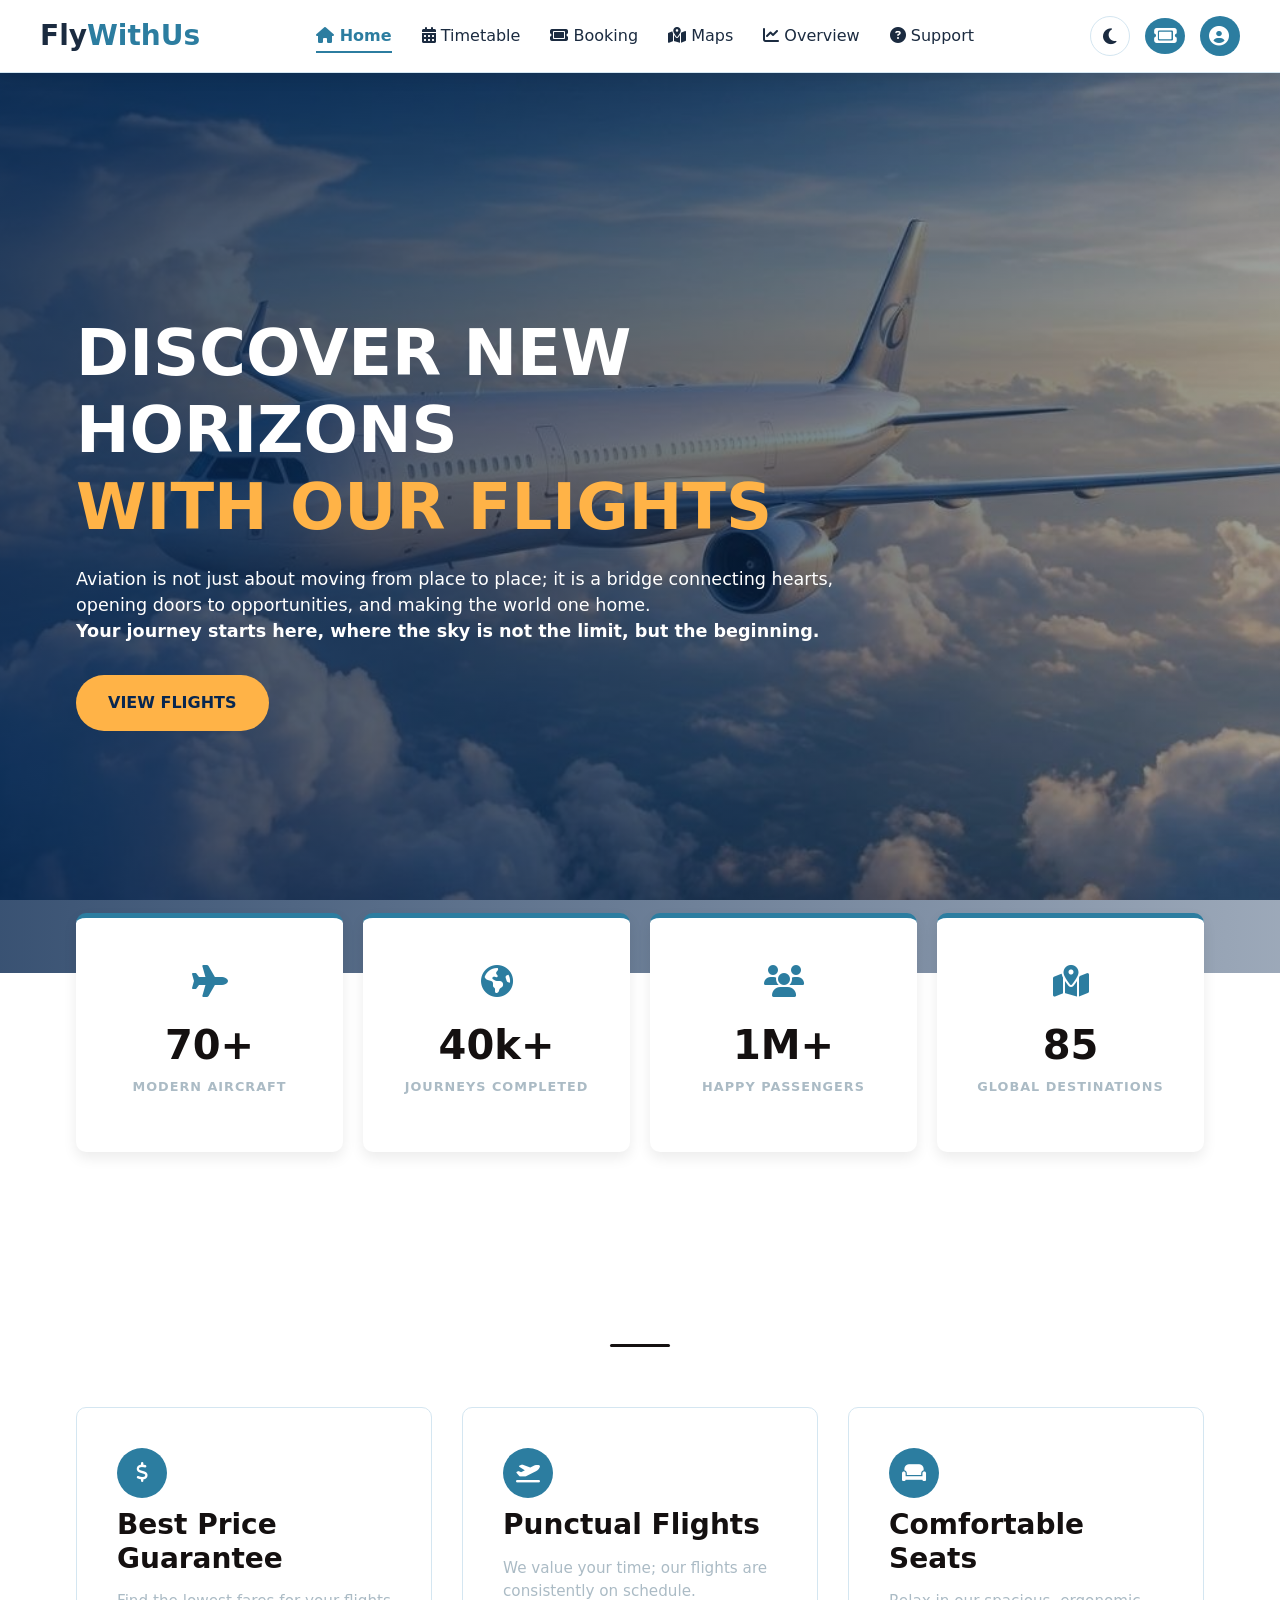
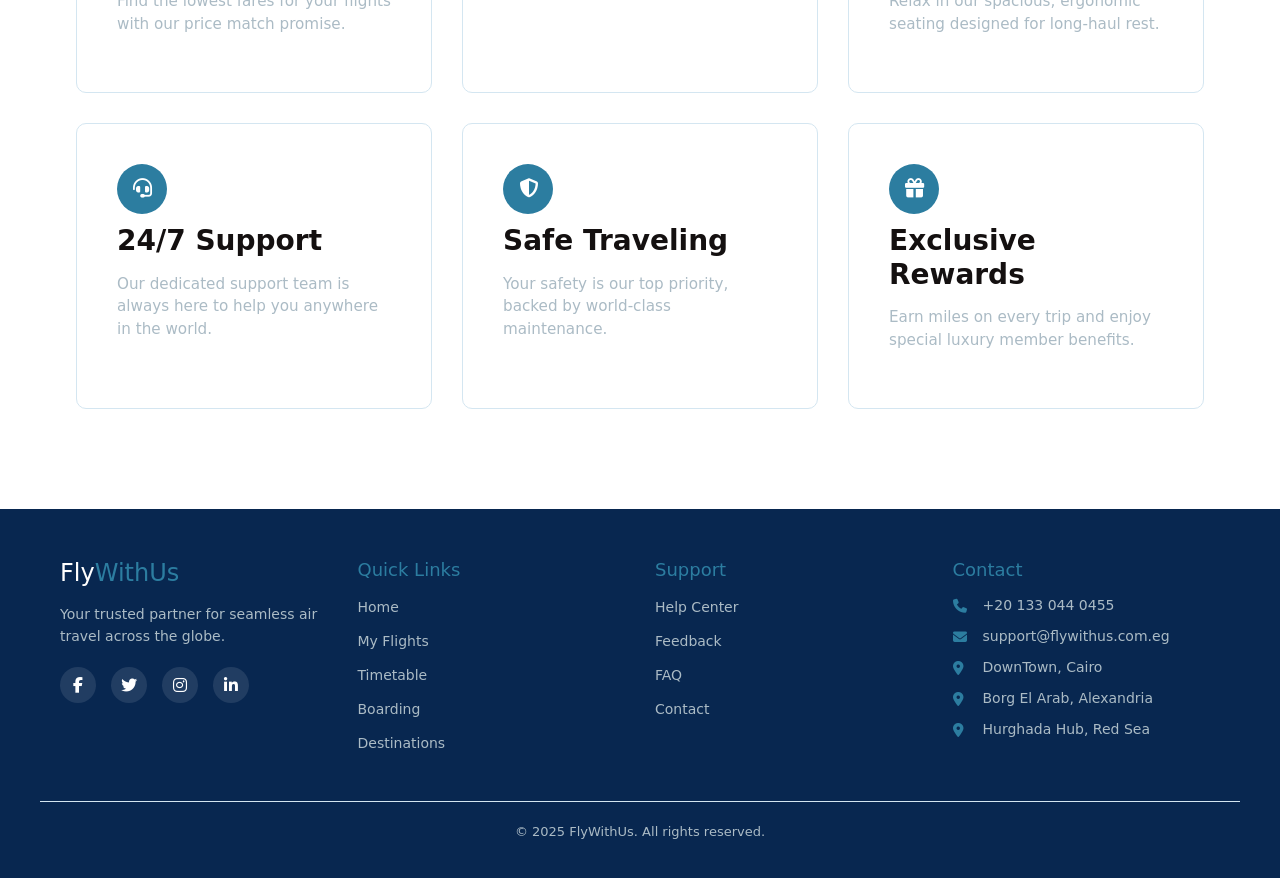
==== index.html @ b15b6f2c "Refactor code structure and remove redundant sections for improved readability and maintainability" ====
<!doctype html>
<html lang="en">

<head>
    <meta charset="UTF-8" />
    <meta name="viewport" content="width=device-width, initial-scale=1.0, user-scalable=yes" />
    <title>FlyWithUs | Home</title>

    <!-- CSS Themes & Core Styles -->
    <link rel="stylesheet" href="Css/bootstrap.css" />
    <link rel="stylesheet" href="Css/fonts.css" />
    <link rel="stylesheet" href="Css/master.css" />

    <!-- Theme Switcher (default: light) -->
    <link rel="stylesheet" href="Css/Themes/lightTheme.css" id="theme-style" />

    <!-- Logo  -->
    <link rel="icon" href="Imgs/33.jpg" type="image/jpeg" />

    <!-- FontAwesome  -->
    <link rel="stylesheet" href="https://cdnjs.cloudflare.com/ajax/libs/font-awesome/6.5.2/css/all.min.css" />
</head>

<body>
    <header>
        <div class="header-logo">
            <p>Fly<span>WithUs</span></p>
        </div>

        <nav class="navigation-menu">
            <ul class="nav-list">
                <li>
                    <a href="index.html" class="nav-link active">
                        <i class="fa-solid fa-house"></i> Home
                    </a>
                </li>
                <li>
                    <a href="Pages/timetable.html" class="nav-link">
                        <i class="fa-solid fa-calendar-days"></i> Timetable
                    </a>
                </li>
                <li>
                    <a href="Pages/boarding.html" class="nav-link">
                        <i class="fa-solid fa-ticket"></i> Booking
                    </a>
                </li>
                <li>
                    <a href="Pages/maps-Places.html" class="nav-link">
                        <i class="fa-solid fa-map-location-dot"></i> Maps
                    </a>
                </li>
                <li>
                    <a href="Pages/overview.html" class="nav-link">
                        <i class="fa-solid fa-chart-line"></i> Overview
                    </a>
                </li>
                <li>
                    <a href="Pages/support-feedback.html" class="nav-link">
                        <i class="fa-solid fa-circle-question"></i> Support
                    </a>
                </li>
            </ul>
        </nav>

        <div class="header-buttons">
            <button id="themeToggle" class="themeSwitcher" aria-label="Toggle theme">
                <i class="fas fa-moon"></i>
            </button>

            <a href="Pages/yourFlights.html" class="ticket-btn">
                <i class="fa-solid fa-ticket"></i>
            </a>

            <a href="Pages/signIn.html" class="user-profile-btn">
                <i class="fas fa-user-circle"></i>
                <span>Profile</span>
            </a>
        </div>
    </header>
    <main class="homecontent">
        <section class="hero-section">
            <div class="overlay">
                <div class="container">
                    <div class="hero-text">
                        <h1>
                            DISCOVER NEW <br />HORIZONS<br /><span>WITH OUR FLIGHTS</span>
                        </h1>
                        <p>
                            Aviation is not just about moving from place to place; it is a bridge connecting hearts,<br /> opening doors to opportunities, and making the world one home.
                            <br />
                            <strong>Your journey starts here, where the sky is not the limit, but
                  the beginning.</strong
                >
              </p>
              <button class="home-btn">View Flights</button>
            </div>
          </div>
        </div>
      </section>

      <section class="stats-section">
        <div class="container">
          <div class="stats-grid">
            <div class="stat-card">
              <div class="stat-icon"><i class="fas fa-plane"></i></div>
              <h2 class="stat-number">70+</h2>
              <p class="stat-label">Modern Aircraft</p>
            </div>

            <div class="stat-card">
              <div class="stat-icon"><i class="fas fa-globe-americas"></i></div>
              <h2 class="stat-number">40k+</h2>
              <p class="stat-label">Journeys Completed</p>
            </div>

            <div class="stat-card">
              <div class="stat-icon"><i class="fas fa-users"></i></div>
              <h2 class="stat-number">1M+</h2>
              <p class="stat-label">Happy Passengers</p>
            </div>

            <div class="stat-card">
              <div class="stat-icon"><i class="fas fa-map-marked-alt"></i></div>
              <h2 class="stat-number">85</h2>
              <p class="stat-label">Global Destinations</p>
            </div>
          </div>
        </div>
      </section>

      <section class="why-us">
        <div class="container">
          <div class="section-header">
            <h2>Why Choose Us</h2>
            <p>
              We provide the best travel experience with exclusive benefits.
            </p>
            <div class="header-line"></div>
          </div>

          <div class="features-grid">
            <div class="feature-box">
              <div class="icon-wrapper"><i class="fas fa-dollar-sign"></i></div>
              <h3>Best Price Guarantee</h3>
              <p>
                Find the lowest fares for your flights with our price match
                promise.
              </p>
            </div>

            <div class="feature-box">
              <div class="icon-wrapper">
                <i class="fas fa-plane-departure"></i>
              </div>
              <h3>Punctual Flights</h3>
              <p>
                We value your time; our flights are consistently on schedule.
              </p>
            </div>

            <div class="feature-box">
              <div class="icon-wrapper"><i class="fas fa-couch"></i></div>
              <h3>Comfortable Seats</h3>
              <p>
                Relax in our spacious, ergonomic seating designed for long-haul
                rest.
              </p>
            </div>

            <div class="feature-box">
              <div class="icon-wrapper"><i class="fas fa-headset"></i></div>
              <h3>24/7 Support</h3>
              <p>
                Our dedicated support team is always here to help you anywhere
                in the world.
              </p>
            </div>

            <div class="feature-box">
              <div class="icon-wrapper"><i class="fas fa-shield-alt"></i></div>
              <h3>Safe Traveling</h3>
              <p>
                Your safety is our top priority, backed by world-class
                maintenance.
              </p>
            </div>

            <div class="feature-box">
              <div class="icon-wrapper"><i class="fas fa-gift"></i></div>
              <h3>Exclusive Rewards</h3>
              <p>
                Earn miles on every trip and enjoy special luxury member
                benefits.
              </p>
            </div>
          </div>
        </div>
      </section>
    </main>
  
<footer class="site-footer">
      <div class="footer-container">
        <!-- Brand -->
        <div class="footer-section">
          <h3 class="footer-logo">Fly<span>WithUs</span></h3>
          <p class="footer-description">Your trusted partner for seamless air travel across the globe.</p>
          <div class="social-links">
            <a href="#"><i class="fab fa-facebook-f"></i></a>
            <a href="#"><i class="fab fa-twitter"></i></a>
            <a href="#"><i class="fab fa-instagram"></i></a>
            <a href="#"><i class="fab fa-linkedin-in"></i></a>
          </div>
        </div>

        <div class="footer-section">
          <h4 class="section-title">Quick Links</h4>
          <ul class="nav-links">
            <li><a href="index.html">Home</a></li>
            <li><a href="Pages/yourFlights.html">My Flights</a></li>
            <li><a href="Pages/timetable.html">Timetable</a></li>
            <li><a href="Pages/boarding.html">Boarding</a></li>
            <li><a href="Pages/maps-Places.html">Destinations</a></li>
          </ul>
        </div>


        <div class="footer-section">
          <h4 class="section-title">Support</h4>
          <ul class="nav-links">
            <li><a href="Pages/support-feedback.html">Help Center</a></li>
            <li><a href="Pages/support-feedback.html">Feedback</a></li>
            <li><a href="Pages/support-feedback.html">FAQ</a></li>
            <li><a href="Pages/support-feedback.html">Contact</a></li>
          </ul>
        </div>

        <div class="footer-section">
          <h4 class="section-title">Contact</h4>
          <ul class="contact-details">
            <li><i class="fas fa-phone"></i> +20 133 044 0455</li>
            <li><i class="fas fa-envelope"></i> support@flywithus.com.eg</li>
            <li><i class="fas fa-map-marker-alt"></i> DownTown, Cairo</li>
            <li>
              <i class="fas fa-map-marker-alt"></i> Borg El Arab, Alexandria
            </li>
            <li><i class="fas fa-map-marker-alt"></i> Hurghada Hub, Red Sea</li>
          </ul>
        </div>
      </div>

      <div class="footer-copyright">
        <p>&copy; 2025 FlyWithUs. All rights reserved.</p>
      </div>
    </footer>


    <script src="Js/main.js"></script>
    <script src="Js/bootstrap.js"></script>
  </body>
</html>
---- Css/fonts.css ----
/* vietnamese */
@font-face {
    font-family: 'Barlow Condensed';
    font-style: italic;
    font-weight: 100;
    font-display: swap;
    src: url(https://fonts.gstatic.com/s/barlowcondensed/v13/HTxzL3I-JCGChYJ8VI-L6OO_au7B6xTru2H-nKw7aw.woff2) format('woff2');
    unicode-range: U+0102-0103, U+0110-0111, U+0128-0129, U+0168-0169, U+01A0-01A1, U+01AF-01B0, U+0300-0301, U+0303-0304, U+0308-0309, U+0323, U+0329, U+1EA0-1EF9, U+20AB;
}

/* latin-ext */
@font-face {
    font-family: 'Barlow Condensed';
    font-style: italic;
    font-weight: 100;
    font-display: swap;
    src: url(https://fonts.gstatic.com/s/barlowcondensed/v13/HTxzL3I-JCGChYJ8VI-L6OO_au7B6xTru2H_nKw7aw.woff2) format('woff2');
    unicode-range: U+0100-02BA, U+02BD-02C5, U+02C7-02CC, U+02CE-02D7, U+02DD-02FF, U+0304, U+0308, U+0329, U+1D00-1DBF, U+1E00-1E9F, U+1EF2-1EFF, U+2020, U+20A0-20AB, U+20AD-20C0, U+2113, U+2C60-2C7F, U+A720-A7FF;
}

/* latin */
@font-face {
    font-family: 'Barlow Condensed';
    font-style: italic;
    font-weight: 100;
    font-display: swap;
    src: url(https://fonts.gstatic.com/s/barlowcondensed/v13/HTxzL3I-JCGChYJ8VI-L6OO_au7B6xTru2HxnKw.woff2) format('woff2');
    unicode-range: U+0000-00FF, U+0131, U+0152-0153, U+02BB-02BC, U+02C6, U+02DA, U+02DC, U+0304, U+0308, U+0329, U+2000-206F, U+20AC, U+2122, U+2191, U+2193, U+2212, U+2215, U+FEFF, U+FFFD;
}

/* vietnamese */
@font-face {
    font-family: 'Barlow Condensed';
    font-style: italic;
    font-weight: 200;
    font-display: swap;
    src: url(https://fonts.gstatic.com/s/barlowcondensed/v13/HTxyL3I-JCGChYJ8VI-L6OO_au7B6xTrF3DmtIkGUrs.woff2) format('woff2');
    unicode-range: U+0102-0103, U+0110-0111, U+0128-0129, U+0168-0169, U+01A0-01A1, U+01AF-01B0, U+0300-0301, U+0303-0304, U+0308-0309, U+0323, U+0329, U+1EA0-1EF9, U+20AB;
}

/* latin-ext */
@font-face {
    font-family: 'Barlow Condensed';
    font-style: italic;
    font-weight: 200;
    font-display: swap;
    src: url(https://fonts.gstatic.com/s/barlowcondensed/v13/HTxyL3I-JCGChYJ8VI-L6OO_au7B6xTrF3DmtYkGUrs.woff2) format('woff2');
    unicode-range: U+0100-02BA, U+02BD-02C5, U+02C7-02CC, U+02CE-02D7, U+02DD-02FF, U+0304, U+0308, U+0329, U+1D00-1DBF, U+1E00-1E9F, U+1EF2-1EFF, U+2020, U+20A0-20AB, U+20AD-20C0, U+2113, U+2C60-2C7F, U+A720-A7FF;
}

/* latin */
@font-face {
    font-family: 'Barlow Condensed';
    font-style: italic;
    font-weight: 200;
    font-display: swap;
    src: url(https://fonts.gstatic.com/s/barlowcondensed/v13/HTxyL3I-JCGChYJ8VI-L6OO_au7B6xTrF3Dmu4kG.woff2) format('woff2');
    unicode-range: U+0000-00FF, U+0131, U+0152-0153, U+02BB-02BC, U+02C6, U+02DA, U+02DC, U+0304, U+0308, U+0329, U+2000-206F, U+20AC, U+2122, U+2191, U+2193, U+2212, U+2215, U+FEFF, U+FFFD;
}

/* vietnamese */
@font-face {
    font-family: 'Barlow Condensed';
    font-style: italic;
    font-weight: 300;
    font-display: swap;
    src: url(https://fonts.gstatic.com/s/barlowcondensed/v13/HTxyL3I-JCGChYJ8VI-L6OO_au7B6xTrc3PmtIkGUrs.woff2) format('woff2');
    unicode-range: U+0102-0103, U+0110-0111, U+0128-0129, U+0168-0169, U+01A0-01A1, U+01AF-01B0, U+0300-0301, U+0303-0304, U+0308-0309, U+0323, U+0329, U+1EA0-1EF9, U+20AB;
}

/* latin-ext */
@font-face {
    font-family: 'Barlow Condensed';
    font-style: italic;
    font-weight: 300;
    font-display: swap;
    src: url(https://fonts.gstatic.com/s/barlowcondensed/v13/HTxyL3I-JCGChYJ8VI-L6OO_au7B6xTrc3PmtYkGUrs.woff2) format('woff2');
    unicode-range: U+0100-02BA, U+02BD-02C5, U+02C7-02CC, U+02CE-02D7, U+02DD-02FF, U+0304, U+0308, U+0329, U+1D00-1DBF, U+1E00-1E9F, U+1EF2-1EFF, U+2020, U+20A0-20AB, U+20AD-20C0, U+2113, U+2C60-2C7F, U+A720-A7FF;
}

/* latin */
@font-face {
    font-family: 'Barlow Condensed';
    font-style: italic;
    font-weight: 300;
    font-display: swap;
    src: url(https://fonts.gstatic.com/s/barlowcondensed/v13/HTxyL3I-JCGChYJ8VI-L6OO_au7B6xTrc3Pmu4kG.woff2) format('woff2');
    unicode-range: U+0000-00FF, U+0131, U+0152-0153, U+02BB-02BC, U+02C6, U+02DA, U+02DC, U+0304, U+0308, U+0329, U+2000-206F, U+20AC, U+2122, U+2191, U+2193, U+2212, U+2215, U+FEFF, U+FFFD;
}

/* vietnamese */
@font-face {
    font-family: 'Barlow Condensed';
    font-style: italic;
    font-weight: 400;
    font-display: swap;
    src: url(https://fonts.gstatic.com/s/barlowcondensed/v13/HTxxL3I-JCGChYJ8VI-L6OO_au7B6xTj11HzhKg.woff2) format('woff2');
    unicode-range: U+0102-0103, U+0110-0111, U+0128-0129, U+0168-0169, U+01A0-01A1, U+01AF-01B0, U+0300-0301, U+0303-0304, U+0308-0309, U+0323, U+0329, U+1EA0-1EF9, U+20AB;
}

/* latin-ext */
@font-face {
    font-family: 'Barlow Condensed';
    font-style: italic;
    font-weight: 400;
    font-display: swap;
    src: url(https://fonts.gstatic.com/s/barlowcondensed/v13/HTxxL3I-JCGChYJ8VI-L6OO_au7B6xTj1lHzhKg.woff2) format('woff2');
    unicode-range: U+0100-02BA, U+02BD-02C5, U+02C7-02CC, U+02CE-02D7, U+02DD-02FF, U+0304, U+0308, U+0329, U+1D00-1DBF, U+1E00-1E9F, U+1EF2-1EFF, U+2020, U+20A0-20AB, U+20AD-20C0, U+2113, U+2C60-2C7F, U+A720-A7FF;
}

/* latin */
@font-face {
    font-family: 'Barlow Condensed';
    font-style: italic;
    font-weight: 400;
    font-display: swap;
    src: url(https://fonts.gstatic.com/s/barlowcondensed/v13/HTxxL3I-JCGChYJ8VI-L6OO_au7B6xTj2FHz.woff2) format('woff2');
    unicode-range: U+0000-00FF, U+0131, U+0152-0153, U+02BB-02BC, U+02C6, U+02DA, U+02DC, U+0304, U+0308, U+0329, U+2000-206F, U+20AC, U+2122, U+2191, U+2193, U+2212, U+2215, U+FEFF, U+FFFD;
}

/* vietnamese */
@font-face {
    font-family: 'Barlow Condensed';
    font-style: italic;
    font-weight: 500;
    font-display: swap;
    src: url(https://fonts.gstatic.com/s/barlowcondensed/v13/HTxyL3I-JCGChYJ8VI-L6OO_au7B6xTrK3LmtIkGUrs.woff2) format('woff2');
    unicode-range: U+0102-0103, U+0110-0111, U+0128-0129, U+0168-0169, U+01A0-01A1, U+01AF-01B0, U+0300-0301, U+0303-0304, U+0308-0309, U+0323, U+0329, U+1EA0-1EF9, U+20AB;
}

/* latin-ext */
@font-face {
    font-family: 'Barlow Condensed';
    font-style: italic;
    font-weight: 500;
    font-display: swap;
    src: url(https://fonts.gstatic.com/s/barlowcondensed/v13/HTxyL3I-JCGChYJ8VI-L6OO_au7B6xTrK3LmtYkGUrs.woff2) format('woff2');
    unicode-range: U+0100-02BA, U+02BD-02C5, U+02C7-02CC, U+02CE-02D7, U+02DD-02FF, U+0304, U+0308, U+0329, U+1D00-1DBF, U+1E00-1E9F, U+1EF2-1EFF, U+2020, U+20A0-20AB, U+20AD-20C0, U+2113, U+2C60-2C7F, U+A720-A7FF;
}

/* latin */
@font-face {
    font-family: 'Barlow Condensed';
    font-style: italic;
    font-weight: 500;
    font-display: swap;
    src: url(https://fonts.gstatic.com/s/barlowcondensed/v13/HTxyL3I-JCGChYJ8VI-L6OO_au7B6xTrK3Lmu4kG.woff2) format('woff2');
    unicode-range: U+0000-00FF, U+0131, U+0152-0153, U+02BB-02BC, U+02C6, U+02DA, U+02DC, U+0304, U+0308, U+0329, U+2000-206F, U+20AC, U+2122, U+2191, U+2193, U+2212, U+2215, U+FEFF, U+FFFD;
}

/* vietnamese */
@font-face {
    font-family: 'Barlow Condensed';
    font-style: italic;
    font-weight: 600;
    font-display: swap;
    src: url(https://fonts.gstatic.com/s/barlowcondensed/v13/HTxyL3I-JCGChYJ8VI-L6OO_au7B6xTrB3XmtIkGUrs.woff2) format('woff2');
    unicode-range: U+0102-0103, U+0110-0111, U+0128-0129, U+0168-0169, U+01A0-01A1, U+01AF-01B0, U+0300-0301, U+0303-0304, U+0308-0309, U+0323, U+0329, U+1EA0-1EF9, U+20AB;
}

/* latin-ext */
@font-face {
    font-family: 'Barlow Condensed';
    font-style: italic;
    font-weight: 600;
    font-display: swap;
    src: url(https://fonts.gstatic.com/s/barlowcondensed/v13/HTxyL3I-JCGChYJ8VI-L6OO_au7B6xTrB3XmtYkGUrs.woff2) format('woff2');
    unicode-range: U+0100-02BA, U+02BD-02C5, U+02C7-02CC, U+02CE-02D7, U+02DD-02FF, U+0304, U+0308, U+0329, U+1D00-1DBF, U+1E00-1E9F, U+1EF2-1EFF, U+2020, U+20A0-20AB, U+20AD-20C0, U+2113, U+2C60-2C7F, U+A720-A7FF;
}

/* latin */
@font-face {
    font-family: 'Barlow Condensed';
    font-style: italic;
    font-weight: 600;
    font-display: swap;
    src: url(https://fonts.gstatic.com/s/barlowcondensed/v13/HTxyL3I-JCGChYJ8VI-L6OO_au7B6xTrB3Xmu4kG.woff2) format('woff2');
    unicode-range: U+0000-00FF, U+0131, U+0152-0153, U+02BB-02BC, U+02C6, U+02DA, U+02DC, U+0304, U+0308, U+0329, U+2000-206F, U+20AC, U+2122, U+2191, U+2193, U+2212, U+2215, U+FEFF, U+FFFD;
}

/* vietnamese */
@font-face {
    font-family: 'Barlow Condensed';
    font-style: italic;
    font-weight: 700;
    font-display: swap;
    src: url(https://fonts.gstatic.com/s/barlowcondensed/v13/HTxyL3I-JCGChYJ8VI-L6OO_au7B6xTrY3TmtIkGUrs.woff2) format('woff2');
    unicode-range: U+0102-0103, U+0110-0111, U+0128-0129, U+0168-0169, U+01A0-01A1, U+01AF-01B0, U+0300-0301, U+0303-0304, U+0308-0309, U+0323, U+0329, U+1EA0-1EF9, U+20AB;
}

/* latin-ext */
@font-face {
    font-family: 'Barlow Condensed';
    font-style: italic;
    font-weight: 700;
    font-display: swap;
    src: url(https://fonts.gstatic.com/s/barlowcondensed/v13/HTxyL3I-JCGChYJ8VI-L6OO_au7B6xTrY3TmtYkGUrs.woff2) format('woff2');
    unicode-range: U+0100-02BA, U+02BD-02C5, U+02C7-02CC, U+02CE-02D7, U+02DD-02FF, U+0304, U+0308, U+0329, U+1D00-1DBF, U+1E00-1E9F, U+1EF2-1EFF, U+2020, U+20A0-20AB, U+20AD-20C0, U+2113, U+2C60-2C7F, U+A720-A7FF;
}

/* latin */
@font-face {
    font-family: 'Barlow Condensed';
    font-style: italic;
    font-weight: 700;
    font-display: swap;
    src: url(https://fonts.gstatic.com/s/barlowcondensed/v13/HTxyL3I-JCGChYJ8VI-L6OO_au7B6xTrY3Tmu4kG.woff2) format('woff2');
    unicode-range: U+0000-00FF, U+0131, U+0152-0153, U+02BB-02BC, U+02C6, U+02DA, U+02DC, U+0304, U+0308, U+0329, U+2000-206F, U+20AC, U+2122, U+2191, U+2193, U+2212, U+2215, U+FEFF, U+FFFD;
}

/* vietnamese */
@font-face {
    font-family: 'Barlow Condensed';
    font-style: italic;
    font-weight: 800;
    font-display: swap;
    src: url(https://fonts.gstatic.com/s/barlowcondensed/v13/HTxyL3I-JCGChYJ8VI-L6OO_au7B6xTrf3fmtIkGUrs.woff2) format('woff2');
    unicode-range: U+0102-0103, U+0110-0111, U+0128-0129, U+0168-0169, U+01A0-01A1, U+01AF-01B0, U+0300-0301, U+0303-0304, U+0308-0309, U+0323, U+0329, U+1EA0-1EF9, U+20AB;
}

/* latin-ext */
@font-face {
    font-family: 'Barlow Condensed';
    font-style: italic;
    font-weight: 800;
    font-display: swap;
    src: url(https://fonts.gstatic.com/s/barlowcondensed/v13/HTxyL3I-JCGChYJ8VI-L6OO_au7B6xTrf3fmtYkGUrs.woff2) format('woff2');
    unicode-range: U+0100-02BA, U+02BD-02C5, U+02C7-02CC, U+02CE-02D7, U+02DD-02FF, U+0304, U+0308, U+0329, U+1D00-1DBF, U+1E00-1E9F, U+1EF2-1EFF, U+2020, U+20A0-20AB, U+20AD-20C0, U+2113, U+2C60-2C7F, U+A720-A7FF;
}

/* latin */
@font-face {
    font-family: 'Barlow Condensed';
    font-style: italic;
    font-weight: 800;
    font-display: swap;
    src: url(https://fonts.gstatic.com/s/barlowcondensed/v13/HTxyL3I-JCGChYJ8VI-L6OO_au7B6xTrf3fmu4kG.woff2) format('woff2');
    unicode-range: U+0000-00FF, U+0131, U+0152-0153, U+02BB-02BC, U+02C6, U+02DA, U+02DC, U+0304, U+0308, U+0329, U+2000-206F, U+20AC, U+2122, U+2191, U+2193, U+2212, U+2215, U+FEFF, U+FFFD;
}

/* vietnamese */
@font-face {
    font-family: 'Barlow Condensed';
    font-style: italic;
    font-weight: 900;
    font-display: swap;
    src: url(https://fonts.gstatic.com/s/barlowcondensed/v13/HTxyL3I-JCGChYJ8VI-L6OO_au7B6xTrW3bmtIkGUrs.woff2) format('woff2');
    unicode-range: U+0102-0103, U+0110-0111, U+0128-0129, U+0168-0169, U+01A0-01A1, U+01AF-01B0, U+0300-0301, U+0303-0304, U+0308-0309, U+0323, U+0329, U+1EA0-1EF9, U+20AB;
}

/* latin-ext */
@font-face {
    font-family: 'Barlow Condensed';
    font-style: italic;
    font-weight: 900;
    font-display: swap;
    src: url(https://fonts.gstatic.com/s/barlowcondensed/v13/HTxyL3I-JCGChYJ8VI-L6OO_au7B6xTrW3bmtYkGUrs.woff2) format('woff2');
    unicode-range: U+0100-02BA, U+02BD-02C5, U+02C7-02CC, U+02CE-02D7, U+02DD-02FF, U+0304, U+0308, U+0329, U+1D00-1DBF, U+1E00-1E9F, U+1EF2-1EFF, U+2020, U+20A0-20AB, U+20AD-20C0, U+2113, U+2C60-2C7F, U+A720-A7FF;
}

/* latin */
@font-face {
    font-family: 'Barlow Condensed';
    font-style: italic;
    font-weight: 900;
    font-display: swap;
    src: url(https://fonts.gstatic.com/s/barlowcondensed/v13/HTxyL3I-JCGChYJ8VI-L6OO_au7B6xTrW3bmu4kG.woff2) format('woff2');
    unicode-range: U+0000-00FF, U+0131, U+0152-0153, U+02BB-02BC, U+02C6, U+02DA, U+02DC, U+0304, U+0308, U+0329, U+2000-206F, U+20AC, U+2122, U+2191, U+2193, U+2212, U+2215, U+FEFF, U+FFFD;
}

/* vietnamese */
@font-face {
    font-family: 'Barlow Condensed';
    font-style: normal;
    font-weight: 100;
    font-display: swap;
    src: url(https://fonts.gstatic.com/s/barlowcondensed/v13/HTxxL3I-JCGChYJ8VI-L6OO_au7B43Lj11HzhKg.woff2) format('woff2');
    unicode-range: U+0102-0103, U+0110-0111, U+0128-0129, U+0168-0169, U+01A0-01A1, U+01AF-01B0, U+0300-0301, U+0303-0304, U+0308-0309, U+0323, U+0329, U+1EA0-1EF9, U+20AB;
}

/* latin-ext */
@font-face {
    font-family: 'Barlow Condensed';
    font-style: normal;
    font-weight: 100;
    font-display: swap;
    src: url(https://fonts.gstatic.com/s/barlowcondensed/v13/HTxxL3I-JCGChYJ8VI-L6OO_au7B43Lj1lHzhKg.woff2) format('woff2');
    unicode-range: U+0100-02BA, U+02BD-02C5, U+02C7-02CC, U+02CE-02D7, U+02DD-02FF, U+0304, U+0308, U+0329, U+1D00-1DBF, U+1E00-1E9F, U+1EF2-1EFF, U+2020, U+20A0-20AB, U+20AD-20C0, U+2113, U+2C60-2C7F, U+A720-A7FF;
}

/* latin */
@font-face {
    font-family: 'Barlow Condensed';
    font-style: normal;
    font-weight: 100;
    font-display: swap;
    src: url(https://fonts.gstatic.com/s/barlowcondensed/v13/HTxxL3I-JCGChYJ8VI-L6OO_au7B43Lj2FHz.woff2) format('woff2');
    unicode-range: U+0000-00FF, U+0131, U+0152-0153, U+02BB-02BC, U+02C6, U+02DA, U+02DC, U+0304, U+0308, U+0329, U+2000-206F, U+20AC, U+2122, U+2191, U+2193, U+2212, U+2215, U+FEFF, U+FFFD;
}

/* vietnamese */
@font-face {
    font-family: 'Barlow Condensed';
    font-style: normal;
    font-weight: 200;
    font-display: swap;
    src: url(https://fonts.gstatic.com/s/barlowcondensed/v13/HTxwL3I-JCGChYJ8VI-L6OO_au7B497yz3nWuZEC.woff2) format('woff2');
    unicode-range: U+0102-0103, U+0110-0111, U+0128-0129, U+0168-0169, U+01A0-01A1, U+01AF-01B0, U+0300-0301, U+0303-0304, U+0308-0309, U+0323, U+0329, U+1EA0-1EF9, U+20AB;
}

/* latin-ext */
@font-face {
    font-family: 'Barlow Condensed';
    font-style: normal;
    font-weight: 200;
    font-display: swap;
    src: url(https://fonts.gstatic.com/s/barlowcondensed/v13/HTxwL3I-JCGChYJ8VI-L6OO_au7B497yz3jWuZEC.woff2) format('woff2');
    unicode-range: U+0100-02BA, U+02BD-02C5, U+02C7-02CC, U+02CE-02D7, U+02DD-02FF, U+0304, U+0308, U+0329, U+1D00-1DBF, U+1E00-1E9F, U+1EF2-1EFF, U+2020, U+20A0-20AB, U+20AD-20C0, U+2113, U+2C60-2C7F, U+A720-A7FF;
}

/* latin */
@font-face {
    font-family: 'Barlow Condensed';
    font-style: normal;
    font-weight: 200;
    font-display: swap;
    src: url(https://fonts.gstatic.com/s/barlowcondensed/v13/HTxwL3I-JCGChYJ8VI-L6OO_au7B497yz3bWuQ.woff2) format('woff2');
    unicode-range: U+0000-00FF, U+0131, U+0152-0153, U+02BB-02BC, U+02C6, U+02DA, U+02DC, U+0304, U+0308, U+0329, U+2000-206F, U+20AC, U+2122, U+2191, U+2193, U+2212, U+2215, U+FEFF, U+FFFD;
}

/* vietnamese */
@font-face {
    font-family: 'Barlow Condensed';
    font-style: normal;
    font-weight: 300;
    font-display: swap;
    src: url(https://fonts.gstatic.com/s/barlowcondensed/v13/HTxwL3I-JCGChYJ8VI-L6OO_au7B47rxz3nWuZEC.woff2) format('woff2');
    unicode-range: U+0102-0103, U+0110-0111, U+0128-0129, U+0168-0169, U+01A0-01A1, U+01AF-01B0, U+0300-0301, U+0303-0304, U+0308-0309, U+0323, U+0329, U+1EA0-1EF9, U+20AB;
}

/* latin-ext */
@font-face {
    font-family: 'Barlow Condensed';
    font-style: normal;
    font-weight: 300;
    font-display: swap;
    src: url(https://fonts.gstatic.com/s/barlowcondensed/v13/HTxwL3I-JCGChYJ8VI-L6OO_au7B47rxz3jWuZEC.woff2) format('woff2');
    unicode-range: U+0100-02BA, U+02BD-02C5, U+02C7-02CC, U+02CE-02D7, U+02DD-02FF, U+0304, U+0308, U+0329, U+1D00-1DBF, U+1E00-1E9F, U+1EF2-1EFF, U+2020, U+20A0-20AB, U+20AD-20C0, U+2113, U+2C60-2C7F, U+A720-A7FF;
}

/* latin */
@font-face {
    font-family: 'Barlow Condensed';
    font-style: normal;
    font-weight: 300;
    font-display: swap;
    src: url(https://fonts.gstatic.com/s/barlowcondensed/v13/HTxwL3I-JCGChYJ8VI-L6OO_au7B47rxz3bWuQ.woff2) format('woff2');
    unicode-range: U+0000-00FF, U+0131, U+0152-0153, U+02BB-02BC, U+02C6, U+02DA, U+02DC, U+0304, U+0308, U+0329, U+2000-206F, U+20AC, U+2122, U+2191, U+2193, U+2212, U+2215, U+FEFF, U+FFFD;
}

/* vietnamese */
@font-face {
    font-family: 'Barlow Condensed';
    font-style: normal;
    font-weight: 400;
    font-display: swap;
    src: url(https://fonts.gstatic.com/s/barlowcondensed/v13/HTx3L3I-JCGChYJ8VI-L6OO_au7B6x7T2kn3.woff2) format('woff2');
    unicode-range: U+0102-0103, U+0110-0111, U+0128-0129, U+0168-0169, U+01A0-01A1, U+01AF-01B0, U+0300-0301, U+0303-0304, U+0308-0309, U+0323, U+0329, U+1EA0-1EF9, U+20AB;
}

/* latin-ext */
@font-face {
    font-family: 'Barlow Condensed';
    font-style: normal;
    font-weight: 400;
    font-display: swap;
    src: url(https://fonts.gstatic.com/s/barlowcondensed/v13/HTx3L3I-JCGChYJ8VI-L6OO_au7B6x_T2kn3.woff2) format('woff2');
    unicode-range: U+0100-02BA, U+02BD-02C5, U+02C7-02CC, U+02CE-02D7, U+02DD-02FF, U+0304, U+0308, U+0329, U+1D00-1DBF, U+1E00-1E9F, U+1EF2-1EFF, U+2020, U+20A0-20AB, U+20AD-20C0, U+2113, U+2C60-2C7F, U+A720-A7FF;
}

/* latin */
@font-face {
    font-family: 'Barlow Condensed';
    font-style: normal;
    font-weight: 400;
    font-display: swap;
    src: url(https://fonts.gstatic.com/s/barlowcondensed/v13/HTx3L3I-JCGChYJ8VI-L6OO_au7B6xHT2g.woff2) format('woff2');
    unicode-range: U+0000-00FF, U+0131, U+0152-0153, U+02BB-02BC, U+02C6, U+02DA, U+02DC, U+0304, U+0308, U+0329, U+2000-206F, U+20AC, U+2122, U+2191, U+2193, U+2212, U+2215, U+FEFF, U+FFFD;
}

/* vietnamese */
@font-face {
    font-family: 'Barlow Condensed';
    font-style: normal;
    font-weight: 500;
    font-display: swap;
    src: url(https://fonts.gstatic.com/s/barlowcondensed/v13/HTxwL3I-JCGChYJ8VI-L6OO_au7B4-Lwz3nWuZEC.woff2) format('woff2');
    unicode-range: U+0102-0103, U+0110-0111, U+0128-0129, U+0168-0169, U+01A0-01A1, U+01AF-01B0, U+0300-0301, U+0303-0304, U+0308-0309, U+0323, U+0329, U+1EA0-1EF9, U+20AB;
}

/* latin-ext */
@font-face {
    font-family: 'Barlow Condensed';
    font-style: normal;
    font-weight: 500;
    font-display: swap;
    src: url(https://fonts.gstatic.com/s/barlowcondensed/v13/HTxwL3I-JCGChYJ8VI-L6OO_au7B4-Lwz3jWuZEC.woff2) format('woff2');
    unicode-range: U+0100-02BA, U+02BD-02C5, U+02C7-02CC, U+02CE-02D7, U+02DD-02FF, U+0304, U+0308, U+0329, U+1D00-1DBF, U+1E00-1E9F, U+1EF2-1EFF, U+2020, U+20A0-20AB, U+20AD-20C0, U+2113, U+2C60-2C7F, U+A720-A7FF;
}

/* latin */
@font-face {
    font-family: 'Barlow Condensed';
    font-style: normal;
    font-weight: 500;
    font-display: swap;
    src: url(https://fonts.gstatic.com/s/barlowcondensed/v13/HTxwL3I-JCGChYJ8VI-L6OO_au7B4-Lwz3bWuQ.woff2) format('woff2');
    unicode-range: U+0000-00FF, U+0131, U+0152-0153, U+02BB-02BC, U+02C6, U+02DA, U+02DC, U+0304, U+0308, U+0329, U+2000-206F, U+20AC, U+2122, U+2191, U+2193, U+2212, U+2215, U+FEFF, U+FFFD;
}

/* vietnamese */
@font-face {
    font-family: 'Barlow Condensed';
    font-style: normal;
    font-weight: 600;
    font-display: swap;
    src: url(https://fonts.gstatic.com/s/barlowcondensed/v13/HTxwL3I-JCGChYJ8VI-L6OO_au7B4873z3nWuZEC.woff2) format('woff2');
    unicode-range: U+0102-0103, U+0110-0111, U+0128-0129, U+0168-0169, U+01A0-01A1, U+01AF-01B0, U+0300-0301, U+0303-0304, U+0308-0309, U+0323, U+0329, U+1EA0-1EF9, U+20AB;
}

/* latin-ext */
@font-face {
    font-family: 'Barlow Condensed';
    font-style: normal;
    font-weight: 600;
    font-display: swap;
    src: url(https://fonts.gstatic.com/s/barlowcondensed/v13/HTxwL3I-JCGChYJ8VI-L6OO_au7B4873z3jWuZEC.woff2) format('woff2');
    unicode-range: U+0100-02BA, U+02BD-02C5, U+02C7-02CC, U+02CE-02D7, U+02DD-02FF, U+0304, U+0308, U+0329, U+1D00-1DBF, U+1E00-1E9F, U+1EF2-1EFF, U+2020, U+20A0-20AB, U+20AD-20C0, U+2113, U+2C60-2C7F, U+A720-A7FF;
}

/* latin */
@font-face {
    font-family: 'Barlow Condensed';
    font-style: normal;
    font-weight: 600;
    font-display: swap;
    src: url(https://fonts.gstatic.com/s/barlowcondensed/v13/HTxwL3I-JCGChYJ8VI-L6OO_au7B4873z3bWuQ.woff2) format('woff2');
    unicode-range: U+0000-00FF, U+0131, U+0152-0153, U+02BB-02BC, U+02C6, U+02DA, U+02DC, U+0304, U+0308, U+0329, U+2000-206F, U+20AC, U+2122, U+2191, U+2193, U+2212, U+2215, U+FEFF, U+FFFD;
}

/* vietnamese */
@font-face {
    font-family: 'Barlow Condensed';
    font-style: normal;
    font-weight: 700;
    font-display: swap;
    src: url(https://fonts.gstatic.com/s/barlowcondensed/v13/HTxwL3I-JCGChYJ8VI-L6OO_au7B46r2z3nWuZEC.woff2) format('woff2');
    unicode-range: U+0102-0103, U+0110-0111, U+0128-0129, U+0168-0169, U+01A0-01A1, U+01AF-01B0, U+0300-0301, U+0303-0304, U+0308-0309, U+0323, U+0329, U+1EA0-1EF9, U+20AB;
}

/* latin-ext */
@font-face {
    font-family: 'Barlow Condensed';
    font-style: normal;
    font-weight: 700;
    font-display: swap;
    src: url(https://fonts.gstatic.com/s/barlowcondensed/v13/HTxwL3I-JCGChYJ8VI-L6OO_au7B46r2z3jWuZEC.woff2) format('woff2');
    unicode-range: U+0100-02BA, U+02BD-02C5, U+02C7-02CC, U+02CE-02D7, U+02DD-02FF, U+0304, U+0308, U+0329, U+1D00-1DBF, U+1E00-1E9F, U+1EF2-1EFF, U+2020, U+20A0-20AB, U+20AD-20C0, U+2113, U+2C60-2C7F, U+A720-A7FF;
}

/* latin */
@font-face {
    font-family: 'Barlow Condensed';
    font-style: normal;
    font-weight: 700;
    font-display: swap;
    src: url(https://fonts.gstatic.com/s/barlowcondensed/v13/HTxwL3I-JCGChYJ8VI-L6OO_au7B46r2z3bWuQ.woff2) format('woff2');
    unicode-range: U+0000-00FF, U+0131, U+0152-0153, U+02BB-02BC, U+02C6, U+02DA, U+02DC, U+0304, U+0308, U+0329, U+2000-206F, U+20AC, U+2122, U+2191, U+2193, U+2212, U+2215, U+FEFF, U+FFFD;
}

/* vietnamese */
@font-face {
    font-family: 'Barlow Condensed';
    font-style: normal;
    font-weight: 800;
    font-display: swap;
    src: url(https://fonts.gstatic.com/s/barlowcondensed/v13/HTxwL3I-JCGChYJ8VI-L6OO_au7B47b1z3nWuZEC.woff2) format('woff2');
    unicode-range: U+0102-0103, U+0110-0111, U+0128-0129, U+0168-0169, U+01A0-01A1, U+01AF-01B0, U+0300-0301, U+0303-0304, U+0308-0309, U+0323, U+0329, U+1EA0-1EF9, U+20AB;
}

/* latin-ext */
@font-face {
    font-family: 'Barlow Condensed';
    font-style: normal;
    font-weight: 800;
    font-display: swap;
    src: url(https://fonts.gstatic.com/s/barlowcondensed/v13/HTxwL3I-JCGChYJ8VI-L6OO_au7B47b1z3jWuZEC.woff2) format('woff2');
    unicode-range: U+0100-02BA, U+02BD-02C5, U+02C7-02CC, U+02CE-02D7, U+02DD-02FF, U+0304, U+0308, U+0329, U+1D00-1DBF, U+1E00-1E9F, U+1EF2-1EFF, U+2020, U+20A0-20AB, U+20AD-20C0, U+2113, U+2C60-2C7F, U+A720-A7FF;
}

/* latin */
@font-face {
    font-family: 'Barlow Condensed';
    font-style: normal;
    font-weight: 800;
    font-display: swap;
    src: url(https://fonts.gstatic.com/s/barlowcondensed/v13/HTxwL3I-JCGChYJ8VI-L6OO_au7B47b1z3bWuQ.woff2) format('woff2');
    unicode-range: U+0000-00FF, U+0131, U+0152-0153, U+02BB-02BC, U+02C6, U+02DA, U+02DC, U+0304, U+0308, U+0329, U+2000-206F, U+20AC, U+2122, U+2191, U+2193, U+2212, U+2215, U+FEFF, U+FFFD;
}

/* vietnamese */
@font-face {
    font-family: 'Barlow Condensed';
    font-style: normal;
    font-weight: 900;
    font-display: swap;
    src: url(https://fonts.gstatic.com/s/barlowcondensed/v13/HTxwL3I-JCGChYJ8VI-L6OO_au7B45L0z3nWuZEC.woff2) format('woff2');
    unicode-range: U+0102-0103, U+0110-0111, U+0128-0129, U+0168-0169, U+01A0-01A1, U+01AF-01B0, U+0300-0301, U+0303-0304, U+0308-0309, U+0323, U+0329, U+1EA0-1EF9, U+20AB;
}

/* latin-ext */
@font-face {
    font-family: 'Barlow Condensed';
    font-style: normal;
    font-weight: 900;
    font-display: swap;
    src: url(https://fonts.gstatic.com/s/barlowcondensed/v13/HTxwL3I-JCGChYJ8VI-L6OO_au7B45L0z3jWuZEC.woff2) format('woff2');
    unicode-range: U+0100-02BA, U+02BD-02C5, U+02C7-02CC, U+02CE-02D7, U+02DD-02FF, U+0304, U+0308, U+0329, U+1D00-1DBF, U+1E00-1E9F, U+1EF2-1EFF, U+2020, U+20A0-20AB, U+20AD-20C0, U+2113, U+2C60-2C7F, U+A720-A7FF;
}

/* latin */
@font-face {
    font-family: 'Barlow Condensed';
    font-style: normal;
    font-weight: 900;
    font-display: swap;
    src: url(https://fonts.gstatic.com/s/barlowcondensed/v13/HTxwL3I-JCGChYJ8VI-L6OO_au7B45L0z3bWuQ.woff2) format('woff2');
    unicode-range: U+0000-00FF, U+0131, U+0152-0153, U+02BB-02BC, U+02C6, U+02DA, U+02DC, U+0304, U+0308, U+0329, U+2000-206F, U+20AC, U+2122, U+2191, U+2193, U+2212, U+2215, U+FEFF, U+FFFD;
}

/* cyrillic-ext */
@font-face {
    font-family: 'Nunito Sans';
    font-style: italic;
    font-weight: 200 1000;
    font-stretch: 100%;
    font-display: swap;
    src: url(https://fonts.gstatic.com/s/nunitosans/v19/pe0OMImSLYBIv1o4X1M8cce4OdVisMz5nZRqy6cmmmU3t3NeCAAFOvV9SNjBw3uBZFI.woff2) format('woff2');
    unicode-range: U+0460-052F, U+1C80-1C8A, U+20B4, U+2DE0-2DFF, U+A640-A69F, U+FE2E-FE2F;
}

/* cyrillic */
@font-face {
    font-family: 'Nunito Sans';
    font-style: italic;
    font-weight: 200 1000;
    font-stretch: 100%;
    font-display: swap;
    src: url(https://fonts.gstatic.com/s/nunitosans/v19/pe0OMImSLYBIv1o4X1M8cce4OdVisMz5nZRqy6cmmmU3t3NeCAAFOvV9SNjBynuBZFI.woff2) format('woff2');
    unicode-range: U+0301, U+0400-045F, U+0490-0491, U+04B0-04B1, U+2116;
}

/* vietnamese */
@font-face {
    font-family: 'Nunito Sans';
    font-style: italic;
    font-weight: 200 1000;
    font-stretch: 100%;
    font-display: swap;
    src: url(https://fonts.gstatic.com/s/nunitosans/v19/pe0OMImSLYBIv1o4X1M8cce4OdVisMz5nZRqy6cmmmU3t3NeCAAFOvV9SNjBwXuBZFI.woff2) format('woff2');
    unicode-range: U+0102-0103, U+0110-0111, U+0128-0129, U+0168-0169, U+01A0-01A1, U+01AF-01B0, U+0300-0301, U+0303-0304, U+0308-0309, U+0323, U+0329, U+1EA0-1EF9, U+20AB;
}

/* latin-ext */
@font-face {
    font-family: 'Nunito Sans';
    font-style: italic;
    font-weight: 200 1000;
    font-stretch: 100%;
    font-display: swap;
    src: url(https://fonts.gstatic.com/s/nunitosans/v19/pe0OMImSLYBIv1o4X1M8cce4OdVisMz5nZRqy6cmmmU3t3NeCAAFOvV9SNjBwHuBZFI.woff2) format('woff2');
    unicode-range: U+0100-02BA, U+02BD-02C5, U+02C7-02CC, U+02CE-02D7, U+02DD-02FF, U+0304, U+0308, U+0329, U+1D00-1DBF, U+1E00-1E9F, U+1EF2-1EFF, U+2020, U+20A0-20AB, U+20AD-20C0, U+2113, U+2C60-2C7F, U+A720-A7FF;
}

/* latin */
@font-face {
    font-family: 'Nunito Sans';
    font-style: italic;
    font-weight: 200 1000;
    font-stretch: 100%;
    font-display: swap;
    src: url(https://fonts.gstatic.com/s/nunitosans/v19/pe0OMImSLYBIv1o4X1M8cce4OdVisMz5nZRqy6cmmmU3t3NeCAAFOvV9SNjBznuB.woff2) format('woff2');
    unicode-range: U+0000-00FF, U+0131, U+0152-0153, U+02BB-02BC, U+02C6, U+02DA, U+02DC, U+0304, U+0308, U+0329, U+2000-206F, U+20AC, U+2122, U+2191, U+2193, U+2212, U+2215, U+FEFF, U+FFFD;
}

/* cyrillic-ext */
@font-face {
    font-family: 'Nunito Sans';
    font-style: normal;
    font-weight: 200 1000;
    font-stretch: 100%;
    font-display: swap;
    src: url(https://fonts.gstatic.com/s/nunitosans/v19/pe0AMImSLYBIv1o4X1M8ce2xCx3yop4tQpF_MeTm0lfUVwoNnq4CLz0_kJDxzGOF.woff2) format('woff2');
    unicode-range: U+0460-052F, U+1C80-1C8A, U+20B4, U+2DE0-2DFF, U+A640-A69F, U+FE2E-FE2F;
}

/* cyrillic */
@font-face {
    font-family: 'Nunito Sans';
    font-style: normal;
    font-weight: 200 1000;
    font-stretch: 100%;
    font-display: swap;
    src: url(https://fonts.gstatic.com/s/nunitosans/v19/pe0AMImSLYBIv1o4X1M8ce2xCx3yop4tQpF_MeTm0lfUVwoNnq4CLz0_kJnxzGOF.woff2) format('woff2');
    unicode-range: U+0301, U+0400-045F, U+0490-0491, U+04B0-04B1, U+2116;
}

/* vietnamese */
@font-face {
    font-family: 'Nunito Sans';
    font-style: normal;
    font-weight: 200 1000;
    font-stretch: 100%;
    font-display: swap;
    src: url(https://fonts.gstatic.com/s/nunitosans/v19/pe0AMImSLYBIv1o4X1M8ce2xCx3yop4tQpF_MeTm0lfUVwoNnq4CLz0_kJLxzGOF.woff2) format('woff2');
    unicode-range: U+0102-0103, U+0110-0111, U+0128-0129, U+0168-0169, U+01A0-01A1, U+01AF-01B0, U+0300-0301, U+0303-0304, U+0308-0309, U+0323, U+0329, U+1EA0-1EF9, U+20AB;
}

/* latin-ext */
@font-face {
    font-family: 'Nunito Sans';
    font-style: normal;
    font-weight: 200 1000;
    font-stretch: 100%;
    font-display: swap;
    src: url(https://fonts.gstatic.com/s/nunitosans/v19/pe0AMImSLYBIv1o4X1M8ce2xCx3yop4tQpF_MeTm0lfUVwoNnq4CLz0_kJPxzGOF.woff2) format('woff2');
    unicode-range: U+0100-02BA, U+02BD-02C5, U+02C7-02CC, U+02CE-02D7, U+02DD-02FF, U+0304, U+0308, U+0329, U+1D00-1DBF, U+1E00-1E9F, U+1EF2-1EFF, U+2020, U+20A0-20AB, U+20AD-20C0, U+2113, U+2C60-2C7F, U+A720-A7FF;
}

/* latin */
@font-face {
    font-family: 'Nunito Sans';
    font-style: normal;
    font-weight: 200 1000;
    font-stretch: 100%;
    font-display: swap;
    src: url(https://fonts.gstatic.com/s/nunitosans/v19/pe0AMImSLYBIv1o4X1M8ce2xCx3yop4tQpF_MeTm0lfUVwoNnq4CLz0_kJ3xzA.woff2) format('woff2');
    unicode-range: U+0000-00FF, U+0131, U+0152-0153, U+02BB-02BC, U+02C6, U+02DA, U+02DC, U+0304, U+0308, U+0329, U+2000-206F, U+20AC, U+2122, U+2191, U+2193, U+2212, U+2215, U+FEFF, U+FFFD;
}
---- Css/master.css ----
* {
    padding: 0;
    margin: 0;
    box-sizing: border-box;
}


/* Header Styles */

header {
    display: flex;
    justify-content: space-between;
    align-items: center;
    padding: 15px 40px;
    background-color: var(--color-surface);
    border-bottom: 1px solid var(--color-border);
    position: sticky;
    top: 0;
    z-index: 1;
    box-shadow: var(--shadow-soft);
}

.header-logo p {
    font-size: 28px;
    font-weight: bold;
    margin: 0;
    color: var(--text-main);
}

.header-logo span {
    color: var(--color-secondary);
}

.nav-list {
    display: flex;
    list-style: none;
    gap: 30px;
    margin: 0;
    padding: 0;
}

.nav-link {
    text-decoration: none;
    color: var(--text-main);
    font-weight: 500;
    transition: all var(--transition);
}

.nav-link:hover {
    color: var(--color-secondary);
}

.nav-list li {
    opacity: 0;
    transform: translateY(-10px);
    animation: navEnter 0.6s forwards;
}

.nav-list li:nth-child(1) {
    animation-delay: 0.1s;
}

.nav-list li:nth-child(2) {
    animation-delay: 0.15s;
}

.nav-list li:nth-child(3) {
    animation-delay: 0.2s;
}

.nav-list li:nth-child(4) {
    animation-delay: 0.25s;
}

.nav-list li:nth-child(5) {
    animation-delay: 0.3s;
}

.nav-list li:nth-child(6) {
    animation-delay: 0.35s;
}

.nav-link::after {
    content: "";
    position: absolute;
    bottom: -5px;
    left: 0;
    width: 0;
    height: 2px;
    background: var(--color-secondary);
    transition: all var(--transition);
}

.nav-link:hover::after,
.nav-link.active::after {
    width: 100%;
}

.nav-link.active {
    color: var(--color-secondary);
    font-weight: bold;
}

.header-buttons {
    display: flex;
    align-items: center;
    gap: 15px;
}

.themeSwitcher {
    background: var(--color-surface);
    border: 1px solid var(--color-border);
    border-radius: 50%;
    width: 40px;
    height: 40px;
    cursor: pointer;
    color: var(--text-main);
    font-size: 18px;
    transition: all var(--transition);
}

.themeSwitcher:hover {
    background: var(--color-secondary);
    color: white;
}

.ticket-btn,
.user-profile-btn {
    background: var(--color-secondary);
    border-radius: 50%;
    padding: 8px 10px;
    display: flex;
    align-items: center;
    gap: 8px;
    cursor: pointer;
    width: 40px;
    overflow: hidden;
    border: none;
    color: white;
    text-decoration: none;
    transition: all var(--transition);
}

.user-profile-btn span {
    opacity: 0;
    transform: translateX(-8px);
    transition: all var(--transition);
    font-weight: bold;
}

.ticket-btn i,
.user-profile-btn i {
    font-size: 20px;
    color: white;
    margin-left: -1px;
}

.ticket-btn:hover,
.user-profile-btn:hover {
    background: var(--color-accent);
    border-radius: 50px;
}

.user-profile-btn:hover {
    width: 110px;
    padding: 8px 12px;
}

.user-profile-btn:hover span {
    opacity: 1;
    transform: translateX(0);
}


/* Home Styles */

.homecontent {
    background: url("../Imgs/home.jpg") center/cover no-repeat fixed;
}

.container {
    width: 90%;
    max-width: 1200px;
    margin: 0 auto;
}

.hero-section {
    height: 100vh;
}

.overlay {
    background: linear-gradient( to right, rgba(8, 39, 80, 0.8), rgba(8, 39, 80, 0.4));
    width: 100%;
    height: 100%;
    min-height: 80vh;
    display: flex;
    align-items: center;
}

.hero-text {
    animation: fadeIn 1s ease;
}

.hero-text h1 {
    font-size: 4rem;
    color: var(--text-on-dark);
    margin-bottom: 20px;
    font-weight: 800;
}

.hero-text h1 span {
    color: var(--color-accent);
}

.hero-text p {
    color: var(--text-on-dark);
    font-size: 1.1rem;
    margin-bottom: 30px;
}

.home-btn {
    background-color: var(--color-accent);
    color: var(--color-primary);
    padding: 16px 32px;
    border: none;
    border-radius: 50px;
    font-weight: 700;
    text-transform: uppercase;
    cursor: pointer;
    transition: var(--transition);
}

.home-btn:hover {
    background-color: var(--color-surface);
    transform: scale(1.08);
}

.stats-section {
    margin-top: -60px;
}

.stats-grid {
    display: grid;
    grid-template-columns: repeat(4, 1fr);
    gap: 20px;
}

.stat-card {
    background: var(--color-surface);
    padding: 40px 20px;
    border-radius: var(--radius-md);
    text-align: center;
    box-shadow: var(--shadow-soft);
    border-top: 5px solid var(--color-secondary);
    transition: var(--transition);
}

.stat-card:hover {
    transform: translateY(-10px);
    border-top-color: var(--color-accent);
}

.stat-icon {
    font-size: 2rem;
    color: var(--color-secondary);
    margin-bottom: 15px;
}

.stat-number {
    font-size: 2.5rem;
    font-weight: 800;
    color: var(--text-on-inv);
}

.stat-label {
    color: var(--text-muted);
    text-transform: uppercase;
    font-size: 0.8rem;
    font-weight: 600;
    letter-spacing: 1px;
}

.why-us {
    padding: 100px 0;
}

.section-header {
    text-align: center;
    margin-bottom: 60px;
}

.section-header h2 {
    font-size: 2.5rem;
    color: #fff;
    margin-bottom: 10px;
}

.section-header p {
    color: #fff;
    margin-bottom: 10px;
}

.header-line {
    width: 60px;
    height: 3px;
    background: var(--text-on-inv);
    margin: 0 auto 40px;
    border-radius: 2px;
}

.features-grid {
    display: grid;
    grid-template-columns: repeat(3, 1fr);
    gap: 30px;
}

.feature-box {
    background: var(--color-surface);
    padding: 40px;
    border-radius: var(--radius-md);
    border: 1px solid var(--color-border);
    transition: var(--transition);
}

.feature-box:hover {
    transform: scale(1.02);
    box-shadow: var(--shadow-soft);
}

.icon-wrapper {
    width: 50px;
    height: 50px;
    background: var(--color-secondary);
    color: white;
    border-radius: 50%;
    display: flex;
    align-items: center;
    justify-content: center;
    font-size: 1.2rem;
    margin-bottom: 10px;
}

.feature-box h3 {
    margin-bottom: 15px;
    color: var(--text-on-inv);
    font-weight: bold;
}

.feature-box p {
    color: var(--text-muted);
    font-size: 0.95rem;
}


/* TimeTable Styles */

.BD::before {
    content: "";
    position: fixed;
    top: 0;
    left: 0;
    width: 100%;
    height: 100%;
    z-index: -1;
    background: url("../Imgs/40.jpg") no-repeat center center / cover;
    filter: blur(7px);
}

.cap {
    font-family: "Nunito Sans", sans-serif;
    font-size: 3.3rem;
    color: var(--color-primary);
    margin: 1rem;
    text-align: center;
    font-weight: 800;
}

.TP {
    font-family: "Nunito Sans", sans-serif;
    text-align: center;
    width: 95%;
    max-width: 1200px;
    margin: 3rem auto;
    border-radius: var(--radius-md);
    overflow: hidden;
    border: none;
}

.TP th {
    background-color: var(--color-primary);
    color: var(--text-on-dark);
    padding: 1.2rem;
}

.TP td {
    padding: 1rem;
    border-bottom: 1px solid rgba(0, 0, 0, 0.05);
}

.TP #extra-rows tr:nth-child(even),
.TP tbody tr:nth-child(odd) {
    background-color: var(--color-surface);
    color: var(--text-main);
}

.TP #extra-rows tr:nth-child(odd),
.TP tbody tr:nth-child(even) {
    background-color: var(--color-primary);
    color: var(--text-on-dark);
}

.TP tbody tr {
    transition: var(--transition);
    cursor: context-menu;
}

.TP tbody tr:hover,
.TP #extra-rows tr:hover {
    background-color: var(--color-secondary);
    color: var(--text-on-dark);
    transform: scale(1.02);
}

.MB {
    display: flex;
    justify-content: center;
    align-items: center;
    gap: 20px;
    margin: 40px auto;
    width: 100%;
}

.BT {
    font-family: "Nunito Sans", sans-serif;
    background: linear-gradient(135deg, var(--color-primary) 0%, #2563eb 100%);
    color: white;
    padding: 12px 35px;
    border-radius: 30px;
    font-size: 1.2rem;
    font-weight: 700;
    cursor: pointer;
    transition: all 0.3s ease;
    border: none;
    box-shadow: 0 4px 15px rgba(0, 0, 0, 0.2);
}

.BT:hover {
    transform: translateY(-3px) scale(1.05);
    box-shadow: 0 8px 25px rgba(37, 99, 235, 0.4);
}

.btn-load {
    padding: 12px 30px;
    background-color: var(--color-primary);
    color: white;
    border: 2px solid var(--color-primary);
    border-radius: 30px;
    font-weight: 700;
    cursor: pointer;
    transition: all 0.3s ease;
    font-family: "Nunito Sans", sans-serif;
}

.btn-load:hover {
    background-color: transparent;
    color: var(--color-primary);
}


/* Boarding Styles */

.booking-container {
    padding: 60px 20px;
    min-height: 100vh;
    display: flex;
    flex-direction: column;
    align-items: center;
    background: url("../Imgs/16.jpg") center / cover no-repeat;
}

.booking-header {
    text-align: center;
    max-width: 700px;
    margin-bottom: 50px;
}

.booking-header h1 {
    color: #fff;
    font-size: 2.8rem;
    margin-bottom: 10px;
}

.booking-header p {
    color: var(--text-on-dark);
    font-size: 1.1rem;
}

.ticket-grid {
    display: grid;
    grid-template-columns: 1fr 1fr 1fr;
    gap: 30px;
    width: 100%;
    max-width: 1200px;
    padding: 20px;
}

.ticket-card {
    background: var(--color-surface);
    border: 1px solid var(--color-border);
    border-radius: var(--radius-md);
    padding: 50px 30px;
    text-align: center;
    transition: all var(--transition);
    display: flex;
    flex-direction: column;
    position: relative;
    overflow: hidden;
}

.ticket-card:hover {
    transform: translateY(-4px) scale(1.06);
    box-shadow: var(--shadow-soft);
    border-color: var(--color-secondary);
}

.ticket-card.featured::before {
    content: "MOST PURCHASED";
    position: absolute;
    top: 30px;
    left: -40px;
    background: var(--color-accent);
    color: var(--color-primary);
    font-size: 0.7rem;
    font-weight: bold;
    padding: 5px 40px;
    transform: rotate(-45deg);
}

.ticket-card.firstone {
    animation: faderight 1s ease;
}

.ticket-card.secondone {
    animation: fadeup 1s ease;
}

.ticket-card.thirdone {
    animation: fadeleft 1s ease;
}

.ticket-type {
    font-size: 1.4rem;
    font-weight: bolder;
    letter-spacing: 1.5px;
    color: var(--color-secondary);
    margin-bottom: 10px;
    text-transform: uppercase;
}

.ticket-price {
    margin-bottom: 30px;
    color: var(--text-main);
}

.ticket-price .currency {
    font-size: 2.5rem;
}

.ticket-price .amount {
    font-size: 3.5rem;
    font-weight: 900;
}

.ticket-features {
    list-style: none;
    padding: 0;
    margin: 0 0 40px 0;
    text-align: left;
    border-top: 1px solid var(--color-border);
    padding-top: 30px;
}

.ticket-features li {
    margin-bottom: 15px;
    font-size: 0.95rem;
    color: var(--text-muted);
}

.ticket-features i {
    width: 15px;
    font-size: 1rem;
}

.ticket-features .fa-check {
    color: var(--status-success);
}

.ticket-features .fa-times {
    color: var(--status-danger);
}

.ticket-type.economy {
    color: #8e8e8e;
}

.ticket-type.business {
    color: var(--color-secondary);
}

.ticket-type.first {
    color: var(--color-accent);
}

.btn-buy {
    background-color: var(--color-secondary);
    color: var(--text-on-dark);
    border: none;
    padding: 16px 20px;
    border-radius: 8px;
    font-size: 1rem;
    font-weight: 600;
    cursor: pointer;
    transition: all var(--transition);
}

.btn-buy:hover {
    background-color: var(--color-accent);
}

.ticket-grid.list-view {
    grid-template-columns: 1fr;
    gap: 20px;
}

.ticket-grid.list-view .ticket-card {
    flex-direction: row;
    padding: 0;
    min-height: 140px;
    text-align: left;
    align-items: center;
}

.ticket-grid.list-view .ticket-type {
    flex: 0 0 220px;
    margin: 0;
    padding-left: 40px;
    display: flex;
    align-items: center;
    height: 100%;
    border-right: 1px dashed rgba(255, 255, 255, 0.2);
}

.ticket-grid.list-view .ticket-price {
    flex: 0 0 200px;
    margin: 0;
    padding: 0 30px;
    display: flex;
    gap: 5px;
}

.ticket-grid.list-view .ticket-price .amount {
    font-size: 2.8rem;
}

.ticket-grid.list-view .ticket-features {
    flex: 1;
    display: grid;
    grid-template-columns: repeat(2, 1fr);
    gap: 10px 20px;
    margin: 0;
    padding: 0 30px;
    border-top: none;
}

.ticket-grid.list-view .ticket-features li {
    margin-bottom: 0;
    font-size: 0.9rem;
    display: flex;
    align-items: center;
    gap: 8px;
}

.ticket-grid.list-view .btn-buy {
    margin-right: 40px;
    padding: 15px 35px;
    font-size: 1.1rem;
    border-radius: 10px;
}

.ticket-grid.list-view .ticket-card.featured::before {
    top: 25px;
    left: -45px;
    padding: 5px 35px;
}


/* Map Styles */

.mapcontainer {
    background: linear-gradient( 135deg, var(--color-bg-main) 0%, var(--color-secondary) 100%);
    height: 130vh;
    padding: 40px 20px;
    display: flex;
    flex-direction: column;
    align-items: center;
}

.map-title {
    text-align: center;
    color: #fff;
    margin-bottom: 40px;
    font-size: 37px;
    font-weight: 800;
    font-family: "Nunito Sans", sans-serif;
}

.map-content-wrapper {
    display: flex;
    gap: 30px;
    margin: 0 auto;
    max-width: 1400px;
}

.map-container {
    flex: 1.8;
    min-width: 350px;
    height: 700px;
    border-radius: 20px;
    overflow: hidden;
    box-shadow: var(--shadow-soft);
}

.locations-cards-container {
    flex: 1.2;
    display: flex;
    flex-direction: column;
    gap: 15px;
    height: 700px;
    overflow-y: auto;
    padding-right: 10px;
}

.airport-card {
    background: var(--color-surface);
    border-radius: var(--radius-md);
    overflow: hidden;
    display: flex;
    min-height: 80px;
    cursor: pointer;
    transition: all 0.3s ease;
    animation: fadeleft 0.5s ease forwards;
}

.airport-card:nth-child(1) {
    animation-delay: 0.1s;
}

.airport-card:nth-child(2) {
    animation-delay: 0.2s;
}

.airport-card:nth-child(3) {
    animation-delay: 0.3s;
}

.airport-card:nth-child(4) {
    animation-delay: 0.4s;
}

.airport-card:nth-child(5) {
    animation-delay: 0.5s;
}

.airport-card:nth-child(6) {
    animation-delay: 0.6s;
}

.card-img {
    width: 40%;
    height: auto;
    object-fit: cover;
    filter: brightness(0.8);
    transition: all 0.3s ease;
}

.airport-card:hover {
    transform: scale(1.02);
    min-height: 155px;
}

.airport-card:hover .card-img {
    filter: brightness(1.05);
}

.card-info {
    width: 60%;
    padding: 15px 20px;
    display: flex;
    flex-direction: column;
    justify-content: flex-start;
}

.card-info h3 {
    font-weight: bold;
    font-size: 1.2rem;
    color: var(--text-on-inv);
    margin: 0;
    transition: margin 0.3s ease;
}

.card-details {
    max-height: 0;
    opacity: 0;
    overflow: hidden;
    transition: all 0.5s ease-in-out;
}

.airport-card:hover .card-details {
    max-height: 200px;
    opacity: 1;
    margin-top: 10px;
}

.card-info i {
    width: 20px;
    margin-right: 8px;
    color: var(--color-accent);
    text-align: center;
}

.card-info span {
    display: flex;
    align-items: center;
    font-size: 0.85rem;
    opacity: 0.8;
    margin-top: 5px;
    color: var(--text-on-inv);
}

.card-info p {
    font-size: 0.85rem;
    color: var(--text-main);
    line-height: 1.4;
    margin-bottom: 10px;
}


/* Overview Styles */

.overview {
    padding: 70px 0;
    display: flex;
    align-items: center;
    background: linear-gradient(rgba(10, 15, 25, 0.8), rgba(10, 15, 25, 0.7)), url("../Imgs/60.jpg") center / cover no-repeat fixed;
    color: white;
}

.overview .container h1 {
    text-align: center;
    color: #fff;
    font-size: 2.8rem;
    font-weight: 700;
}

.overview-subtitle {
    text-align: center;
    font-family: "Barlow Condensed", sans-serif;
    font-size: 2.5rem;
    margin: 60px 0 30px;
    color: var(--color-secondary);
}

.top-grid {
    display: flex;
    gap: 30px;
    align-items: flex-start;
    /* align-items: stretch; By default */
}

.top-card {
    background: var(--color-surface);
    border: 1px solid var(--color-border);
    border-radius: 25px;
    overflow: hidden;
    transition: all 0.4s;
    box-shadow: var(--shadow-soft);
}

.top-card:hover {
    transform: translateY(-5px) scale(1.03);
    border-color: var(--color-secondary);
    box-shadow: 0 12px 24px rgba(0, 0, 0, 0.1);
}

.top-img {
    height: 200px;
}

.top-img img {
    width: 100%;
    height: 100%;
    object-fit: cover;
}

.top-info {
    max-height: 0;
    overflow: hidden;
    padding: 0 25px;
    opacity: 0;
    transition: all 0.7s ease-in-out;
}

.top-card:hover .top-info {
    max-height: 300px;
    padding: 25px;
    opacity: 1;
}

.top-info h3,
.top-info p {
    color: var(--text-on-inv);
    margin-bottom: 10px;
}

.specs {
    display: flex;
    justify-content: space-between;
    list-style: none;
    padding: 15px 0;
    margin: 15px 0;
    border-top: 1px solid var(--color-border);
    border-bottom: 1px solid var(--color-border);
    color: var(--color-secondary);
    font-weight: bold;
}

.specs i {
    color: var(--color-accent);
    margin-right: 5px;
}

.timeline {
    position: relative;
    max-width: 800px;
    margin: 0 auto;
}

.timeline::before {
    content: "";
    position: absolute;
    left: 50%;
    width: 2px;
    height: 100%;
    background: var(--color-border);
}

.timeline-item {
    display: flex;
    align-items: center;
    justify-content: space-between;
    margin-bottom: 40px;
    position: relative;
}

.timeline-item:nth-child(even) {
    flex-direction: row-reverse;
}

.timeline-content {
    width: 45%;
    padding: 25px;
    background: var(--color-surface);
    border: 1px solid var(--color-border);
    border-radius: 20px;
    box-shadow: var(--shadow-soft);
}

.timeline-content p,
.timeline-content h3 {
    color: var(--text-on-inv);
}

.timeline-dot {
    position: absolute;
    left: 50%;
    top: 20px;
    transform: translateX(-50%);
    width: 18px;
    height: 18px;
    background: var(--color-accent);
    border: 4px solid var(--color-surface);
    border-radius: 50%;
    box-shadow: var(--shadow-soft);
}

.timeline-date {
    width: 45%;
    font-family: "Barlow Condensed", sans-serif;
    font-size: 2rem;
    color: var(--color-secondary);
    text-align: center;
    align-self: center;
}

.gallery-grid {
    display: flex;
    gap: 20px;
}

.gallery-item {
    border-radius: 15px;
    overflow: hidden;
    border: 3px solid var(--color-surface);
    box-shadow: var(--shadow-soft);
}

.gallery-item img {
    width: 100%;
    height: 100%;
    object-fit: cover;
    transition: 0.3s;
}

.gallery-item:hover img {
    transform: scale(1.1);
}


/* Support & Feedback Styles */

.support {
    background: linear-gradient(rgba(15, 23, 42, 0.7), rgba(15, 23, 42, 0.7)), url("../Imgs/61.jpg") center/cover no-repeat fixed;
    min-height: 100vh;
    display: flex;
    align-items: center;
    padding: 100px 20px;
}

.support-container {
    display: flex;
    align-items: center;
    gap: 40px;
    width: 100%;
    max-width: 1100px;
    margin: 0 auto;
}

.feedback-form,
.faq-card {
    background: rgba(255, 255, 255, 0.1);
    backdrop-filter: blur(40px);
    border-radius: 30px;
    padding: 40px;
    box-shadow: var(--shadow-soft);
    flex: 1;
    min-width: 320px;
}

.feedback-title,
.faq-title {
    font-family: "Barlow Condensed", sans-serif;
    font-size: 2.8rem;
    text-align: center;
    color: var(--text-on-dark);
    margin-bottom: 10px;
}

.faq-title {
    color: var(--color-accent);
}

.feedback-subtitle {
    font-size: 0.9rem;
    color: var(--text-muted);
    margin-bottom: 25px;
    text-align: center;
}

.form-row {
    display: flex;
    gap: 20px;
}

.form-group {
    margin-bottom: 15px;
}

.form-group label {
    display: block;
    font-size: 0.85rem;
    font-weight: 600;
    color: var(--color-accent);
    margin: 0 0 8px 5px;
    text-transform: uppercase;
    letter-spacing: 1px;
}

.form-group label i {
    margin-right: 5px;
}

.feedback-input,
.feedback-textarea {
    width: 100%;
    padding: 12px 15px;
    background: rgba(255, 255, 255, 0.07);
    border-radius: var(--radius-md);
    color: var(--text-on-dark);
    font-family: inherit;
    transition: all var(--transition);
    outline: none;
    border: 1px solid transparent;
}

.feedback-input:focus,
.feedback-textarea:focus {
    background: rgba(255, 255, 255, 0.15);
    border-color: var(--color-accent);
}

.send-btn {
    width: 100%;
    padding: 14px;
    background: var(--color-secondary);
    color: white;
    border: none;
    border-radius: var(--radius-md);
    font-size: 1rem;
    font-weight: 700;
    cursor: pointer;
    margin-top: 10px;
    transition: all var(--transition);
}

.send-btn:hover {
    background: var(--color-accent);
    color: var(--color-primary);
    transform: translateY(-3px);
}

.send-btn:active {
    transform: translateY(-1px);
}

.faq-item {
    border-bottom: 1px solid var(--color-border);
    margin-bottom: 10px;
}

.faq-question {
    width: 100%;
    background: none;
    border: none;
    color: var(--text-on-dark);
    padding: 15px 0;
    font-size: 16px;
    font-weight: 600;
    cursor: pointer;
    display: flex;
    justify-content: space-between;
    align-items: center;
    transition: color var(--transition);
}

.faq-question:hover {
    color: var(--color-accent);
}

.faq-answer {
    max-height: 0;
    overflow: hidden;
    transition: all 0.4s ease;
    color: var(--text-muted);
    font-size: 14px;
    padding: 0 5px;
}

.faq-item.active .faq-answer {
    max-height: 500px;
    padding-bottom: 20px;
}

.faq-item.active i {
    transform: rotate(180deg);
}

.feedback-form {
    animation: slideInLeft 0.8s ease-out;
}

.faq-card {
    animation: slideInRight 0.8s ease-out;
}


/* Profile Styles */

.profile {
    display: flex;
    justify-content: center;
    align-items: center;
    color: white;
    background: linear-gradient(rgba(15, 23, 42, 0.7), rgba(15, 23, 42, 0.7)), url("../Imgs/62.jpg") center / cover no-repeat;
}

.profilemain {
    animation: fadeup 1s ease-in-out;
    margin: 50px auto;
    width: 90%;
    max-width: 700px;
    background: rgba(255, 255, 255, 0.08);
    box-shadow: var(--shadow-soft);
    padding: 40px;
    border-radius: 50px;
}

.profileheader {
    display: flex;
    justify-content: space-between;
    align-items: center;
}

.profileheader .logout-btn {
    border-radius: 12px;
    padding: 10px 25px;
    background-color: var(--color-accent);
    color: var(--text-on-dark);
    border: none;
    transition: all 0.3s ease;
}

.profileheader .logout-btn:hover {
    background: var(--color-border);
    transform: scale(1.06);
}

.profileheader .identity {
    display: flex;
    align-items: center;
    gap: 20px;
}

.profileheader .identity .identitle p {
    font-weight: bold;
    font-family: 'Gill Sans', 'Gill Sans MT', Calibri, 'Trebuchet MS', sans-serif;
}

.profileheader .identity .idenimg .proimg {
    width: 100px;
    height: 100px;
    border-radius: 50%;
    object-fit: cover;
    border: 3px solid var(--color-border);
}

.profilecards {
    display: grid;
    grid-template-columns: repeat(2, 1fr);
    gap: 20px;
    margin: 40px;
    justify-items: center;
    align-items: center;
}

.profilecards .profcard {
    background-color: rgba(255, 255, 255, 0.15);
    backdrop-filter: blur(12px);
    border: 1px solid rgba(255, 255, 255, 0.2);
    width: 100%;
    max-width: 400px;
    padding: 30px;
    border-radius: 24px;
    display: flex;
    flex-direction: column;
    align-items: center;
    gap: 10px;
    transition: all 0.3s ease;
    box-shadow: 0 10px 30px rgba(0, 0, 0, 0.1);
}

.profcard:hover {
    transform: scale(1.05);
    background-color: rgba(255, 255, 255, 0.25);
}

.profcard p:first-of-type {
    font-size: 0.9rem;
    text-transform: uppercase;
    letter-spacing: 1px;
    opacity: 0.8;
    margin: 0;
}

.profcard p:last-of-type {
    font-size: 2rem;
    font-weight: 700;
    margin: 0;
    color: #fff;
}

.upcoming-booking h3,
.documents-section h4 {
    font-size: 1.2rem;
    margin-bottom: 15px;
    color: var(--text-on-dark);
}

.booking-card {
    background: rgba(255, 255, 255, 0.1);
    border: 1px solid rgba(255, 255, 255, 0.2);
    border-radius: 20px;
    padding: 20px;
    display: flex;
    justify-content: space-between;
    align-items: center;
    transition: 0.3s ease;
}

.booking-card:hover {
    background: rgba(255, 255, 255, 0.15);
}

.route {
    font-size: 1.4rem;
    margin: 0;
}

.route i {
    font-size: 1rem;
    margin: 0 10px;
    color: var(--color-border);
}

.details {
    color: var(--text-muted);
}

.btn-checkin {
    background: white;
    color: var(--color-primary);
    font-weight: bold;
    border-radius: 10px;
    padding: 8px 20px;
    text-decoration: none;
    transition: 0.3s ease-in-out;
}

.btn-checkin:hover {
    background: var(--color-border);
    transform: scale(1.02);
    color: var(--text-main);
}

.documents-section {
    margin-top: 30px;
}

.doc-list {
    list-style: none;
    padding: 0;
}

.doc-item {
    background: rgba(255, 255, 255, 0.05);
    border: 1px solid rgba(255, 255, 255, 0.1);
    border-radius: 12px;
    padding: 15px 20px;
    display: flex;
    justify-content: space-between;
    align-items: center;
}

.status-icon {
    color: var(--status-success);
    font-size: 1.3rem;
}

.signin-container {
    display: flex;
    justify-content: start;
    align-items: center;
    padding: 20px;
    background: url(../Imgs/34.jpg) center / cover no-repeat;
    min-height: 100vh;
}

.signin-card {
    animation: fadeup 1s ease;
    margin-left: 60px;
    background: rgba(255, 255, 255, 0.08);
    backdrop-filter: blur(18px);
    color: var(--text-on-dark);
    width: 100%;
    max-width: 420px;
    padding: 50px 40px;
    border-radius: 30px;
    box-shadow: var(--shadow-soft);
    text-align: center;
    transition: all 0.3s ease-in-out;
}

.feedback-form:hover,
.signin-card:hover {
    backdrop-filter: blur(50px);
}

.signin-header h2 {
    font-family: "Barlow Condensed", sans-serif;
    font-size: 2.8rem;
    margin-bottom: 10px;
    letter-spacing: 1px;
}

.signin-header p {
    font-size: 0.9rem;
    color: var(--text-on-dark);
    margin-bottom: 30px;
}

.input-group-custom {
    text-align: left;
    margin-bottom: 20px;
}

.input-group-custom label {
    display: block;
    font-size: 0.85rem;
    margin-bottom: 8px;
    color: var(--text-on-dark);
    opacity: 0.9;
}

.input-wrapper {
    position: relative;
    display: flex;
    align-items: center;
}

.input-wrapper i {
    position: absolute;
    left: 15px;
    color: var(--text-muted);
}

.input-wrapper input {
    width: 100%;
    padding: 12px 15px 12px 45px;
    background: rgba(255, 255, 255, 0.05);
    border: 1px solid var(--color-border);
    border-radius: var(--radius-md);
    color: var(--text-on-dark);
    outline: none;
    transition: var(--transition);
}

.input-wrapper input:focus {
    background: rgba(255, 255, 255, 0.1);
    border-color: var(--color-accent);
}

.form-options {
    display: flex;
    justify-content: space-between;
    align-items: center;
    font-size: 0.85rem;
    margin-bottom: 30px;
}

.remember-me {
    display: flex;
    align-items: center;
    gap: 8px;
    cursor: pointer;
}

.forgot-pass {
    color: var(--color-accent);
    text-decoration: none;
    font-weight: 500;
}

.btn-signin {
    width: 100%;
    padding: 14px;
    border: none;
    border-radius: var(--radius-md);
    background-color: var(--color-secondary);
    color: var(--text-on-dark);
    font-weight: bold;
    font-size: 1.1rem;
    cursor: pointer;
    transition: var(--transition);
}

.btn-signin:hover {
    background-color: #3694bc;
    transform: translateY(-2px);
    box-shadow: 0 4px 15px rgba(0, 0, 0, 0.3);
}

.signin-footer {
    margin-top: 25px;
    font-size: 0.9rem;
    color: var(--text-muted);
}

.signin-footer a {
    color: var(--text-on-dark);
    font-weight: bold;
    text-decoration: none;
    margin-left: 5px;
}

.signin-footer a:hover {
    color: var(--color-accent);
}


/* My Ticket Styles */

.my-tickets {
    background: linear-gradient( 135deg, var(--color-bg-main) 0%, var(--color-secondary) 70%, var(--color-accent) 150%);
}

#next {
    padding-bottom: 50px;
}

#next h2 {
    color: var(--text-on-inv);
    text-align: center;
    padding: 10px 0;
}

#next .table-contianer {
    animation: fadedown 0.5s forwards;
}

#next .table-contianer .table {
    margin-right: auto;
    margin-left: auto;
    width: 80%;
    max-width: 1000px;
    background-color: rgba(255, 255, 255, 0.8);
    height: 250px;
    overflow: hidden;
}

#next .table th,
td {
    text-align: center;
    vertical-align: middle;
    padding: 8px;
}

#last {
    padding: 80px 0;
}

#last h2 {
    text-align: center;
    margin-bottom: 10px;
    font-family: "Nunito Sans", sans-serif;
    font-weight: 800;
}

#last .row .item {
    background-color: #c5d7f2;
    padding: 20px 5px;
    margin: 10px 0;
    box-shadow: var(--shadow-soft);
    border-radius: 10px;
    transition-duration: 0.5s;
    border: 1px solid rgba(0, 0, 0, 0.1);
}

#last .row .item:hover {
    background-color: rgba(255, 255, 255, 0.5);
    transform: translatey(-10px);
    transform: scale(1.08);
    box-shadow: 0 8px 15px rgba(0, 0, 0, 0.1);
}

.ticketcards {
    animation: fadedown 1s forwards;
}

.ticketcards:nth-child(1) {
    animation-delay: 0.1s;
}

.ticketcards:nth-child(2) {
    animation-delay: 0.2s;
}

.ticketcards:nth-child(3) {
    animation-delay: 0.3s;
}

.ticketcards:nth-child(4) {
    animation-delay: 0.4s;
}

.ticketcards:nth-child(5) {
    animation-delay: 0.5s;
}

#last h2 {
    text-align: center;
    margin-bottom: 20px;
    color: var(--text-on-inv);
}

#last .row .item h3,
#last .row .item h5 {
    text-align: center;
    color: #183153;
}

#last .row .item p {
    padding-left: 80px;
    margin-bottom: 10px;
    padding-bottom: 5px;
    font-size: 18px;
    border-bottom: 1.6px dashed var(--color-border);
    color: #183153;
}

#last .row .item p span {
    color: #486893;
}

#last .row .item h3 {
    font-size: 1.1rem;
    text-transform: uppercase;
    color: var(--color-primary);
    letter-spacing: 1px;
}

#last .row .item h5 {
    color: var(--color-primary);
    font-weight: 700;
    margin-bottom: 15px;
    font-size: 1.4rem;
    margin-bottom: 20px;
}

#last .row .item p span {
    color: var(--color-secondary);
    font-weight: 600;
}

#last .row .item i {
    color: var(--color-primary);
    margin-left: 10px;
    font-size: 1.1rem;
    transition: transform var(--transition);
}

#last .row .item:hover i {
    transform: scale(1.2);
}


/* Booking Styles  */

.Booking {
    background-image: url("../Imgs/34.jpg");
    background-repeat: no-repeat;
    background-size: cover;
    background-position: center;
    background-attachment: fixed;
    min-height: 100vh;
    display: flex;
    justify-content: center;
    padding: 50px 20px;
    background-color: var(--color-bg-main);
}

.Book {
    background-color: rgba(44, 125, 160, 0.9);
    width: 100%;
    max-width: 650px;
    padding: 40px;
    border-radius: var(--radius-md);
    box-shadow: var(--shadow-soft);
    color: var(--text-on-dark);
    backdrop-filter: blur(10px);
    transition: transform var(--transition);
}

.Book h1 {
    text-align: center;
    margin-bottom: 10px;
    font-size: 36px;
    color: var(--text-on-dark);
}

.block {
    display: grid;
    grid-template-columns: 1fr 1fr;
    gap: 20px;
    align-items: start;
}

.field-group {
    display: flex;
    flex-direction: column;
    gap: 5px;
}

.Book label {
    font-size: 12px;
    font-weight: bold;
    color: var(--color-accent);
    text-transform: uppercase;
    letter-spacing: 1px;
}

.Book input,
.Book select {
    width: 100%;
    padding: 12px 15px;
    border: none;
    border-radius: var(--radius-md);
    background-color: rgba(255, 255, 255, 0.15);
    color: var(--text-on-dark);
    font-size: 15px;
    transition: all var(--transition);
    box-sizing: border-box;
}

.Book input:focus,
.Book select:focus {
    outline: none;
    border-color: var(--color-accent);
    background-color: rgba(255, 255, 255, 0.25);
}

.full-width {
    grid-column: span 2;
}

#visadetails {
    display: grid;
}

.radio {
    background: rgba(0, 0, 0, 0.1);
    padding: 20px;
    border-radius: var(--radius-md);
    margin-bottom: 25px;
    border: 1px solid var(--color-border);
}

.radio h3 {
    margin-top: 0;
    margin-bottom: 10px;
    color: var(--color-accent);
}

#visadetails {
    display: block;
}

.btn-confirm {
    width: 100%;
    margin-top: 30px;
    padding: 18px;
    border: none;
    border-radius: var(--radius-md);
    background-color: var(--color-primary);
    color: var(--text-on-dark);
    font-size: 18px;
    font-weight: bold;
    text-transform: uppercase;
    cursor: pointer;
    transition: var(--transition);
    display: block;
    text-align: center;
}

.btn-confirm:hover {
    background-color: var(--color-secondary);
    /* Lighter Blue */
    color: var(--text-on-dark);
    transform: translateY(-2px);
    box-shadow: var(--shadow-soft);
}

select option {
    background-color: var(--color-primary);
    color: var(--text-on-dark);
}


/* Footer Styles */

.site-footer {
    background-color: var(--color-primary);
    color: var(--text-on-dark);
    padding: 50px 0 20px;
}

.footer-container {
    max-width: 1200px;
    margin: 0 auto;
    padding: 0 20px;
    display: grid;
    grid-template-columns: repeat(4, 1fr);
    gap: 30px;
}

.footer-logo {
    font-size: 24px;
    margin-bottom: 15px;
}

.footer-logo span {
    color: var(--color-secondary);
}

.footer-description {
    color: var(--text-muted);
    line-height: 1.6;
    margin-bottom: 20px;
    font-size: 14px;
}

.section-title {
    font-size: 18px;
    margin-bottom: 15px;
    color: var(--color-secondary);
}

.nav-links {
    list-style: none;
    padding: 0;
}

.nav-links li {
    margin-bottom: 10px;
}

.nav-links li a {
    color: var(--text-muted);
    text-decoration: none;
    transition: color var(--transition);
    font-size: 14px;
}

.nav-links li a:hover {
    color: var(--color-secondary);
}

.contact-details {
    list-style: none;
    padding: 0;
}

.contact-details li {
    color: var(--text-muted);
    font-size: 14px;
    margin-bottom: 10px;
    display: flex;
    align-items: center;
    gap: 10px;
}

.contact-details li i {
    width: 20px;
    color: var(--color-secondary);
}

.social-links {
    display: flex;
    gap: 15px;
}

.social-links a {
    width: 36px;
    height: 36px;
    background: rgba(255, 255, 255, 0.1);
    border-radius: 50%;
    display: flex;
    align-items: center;
    justify-content: center;
    color: var(--text-on-dark);
    transition: all var(--transition);
    text-decoration: none;
}

.social-links a:hover {
    background: var(--color-secondary);
    transform: translateY(-2px);
}

.footer-copyright {
    max-width: 1200px;
    margin: 0 auto;
    padding: 20px 20px 0;
    border-top: 1px solid var(--color-border);
    margin-top: 30px;
    text-align: center;
}

.footer-copyright p {
    color: var(--text-muted);
    font-size: 13px;
}

@keyframes navEnter {
    to {
        opacity: 1;
        transform: translateY(0);
    }
}

@keyframes fadeIn {
    from {
        opacity: 0;
        transform: translateX(-200px);
    }
    to {
        opacity: 1;
        transform: translateX(0);
    }
}

@keyframes fadeup {
    from {
        opacity: 0;
        transform: translateY(20px);
    }
    to {
        opacity: 1;
        transform: translateY(0);
    }
}

@keyframes fadeleft {
    from {
        opacity: 0;
        transform: translateX(20px);
    }
    to {
        opacity: 1;
        transform: translateX(0);
    }
}

@keyframes faderight {
    from {
        opacity: 0;
        transform: translateX(-100px);
    }
    to {
        opacity: 1;
        transform: translateX(0);
    }
}

@keyframes fadedown {
    0% {
        opacity: 0;
        transform: translateY(-30px);
    }
    100% {
        opacity: 1;
        transform: translateY(0);
    }
}

@keyframes slideInLeft {
    from {
        opacity: 0;
        transform: translateX(-50px);
    }
    to {
        opacity: 1;
        transform: translateX(0);
    }
}

@keyframes slideInRight {
    from {
        opacity: 0;
        transform: translateX(50px);
    }
    to {
        opacity: 1;
        transform: translateX(0);
    }
}
---- Css/Themes/lightTheme.css ----
:root {
    --color-bg-main: #e8f4fd;
    --color-surface: #ffffff;
    --color-primary: #082750;
    --color-secondary: #2c7da0;
    --color-accent: #ffb347;
    --color-border: #d4e6f1;
    --text-main: #1b2b40;
    --text-muted: #abbbc5;
    --text-on-dark: #ffffff;
    --status-success: #2e8b57;
    --status-danger: #e74c4c;
    --status-warning: #f39c12;
    --radius-md: 10px;
    --shadow-soft: 0 6px 14px rgba(0, 0, 0, 0.08);
    --transition: 0.2s ease-in-out;
    --text-on-inv: #141010;
}
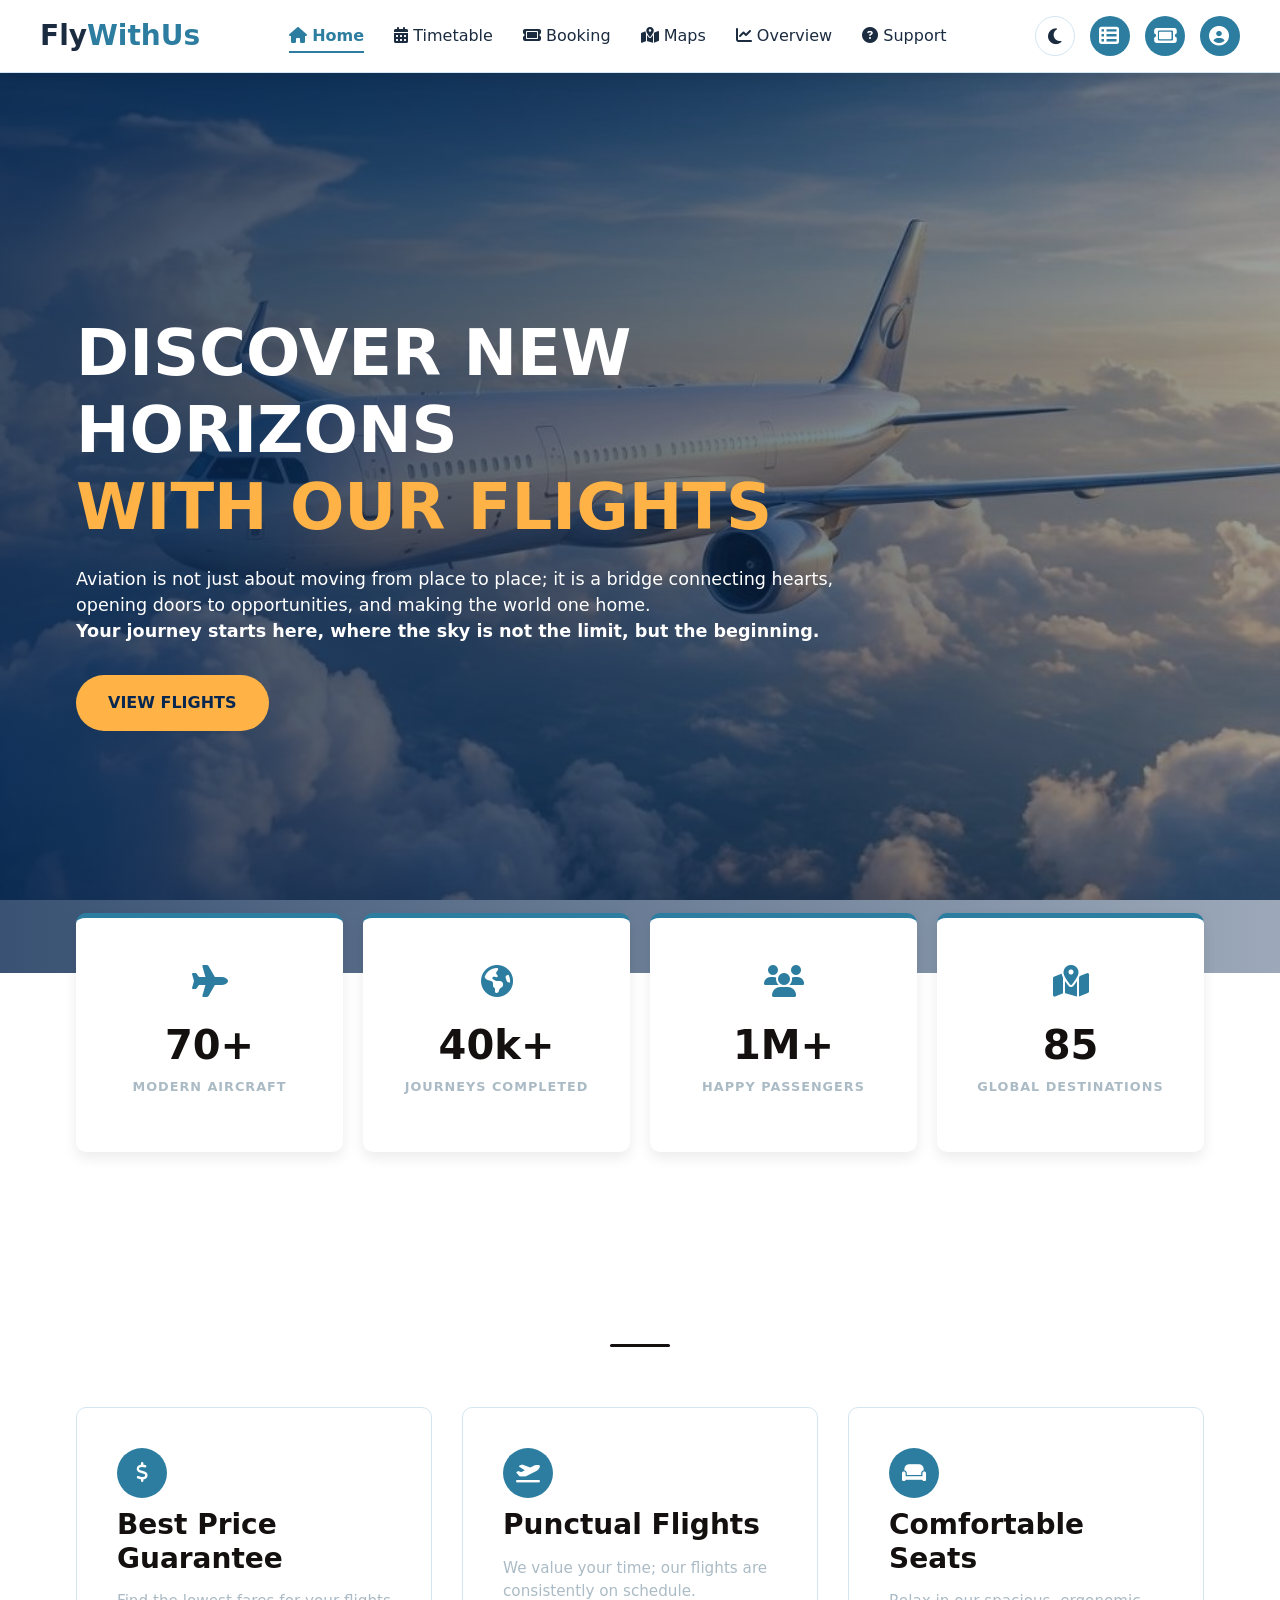
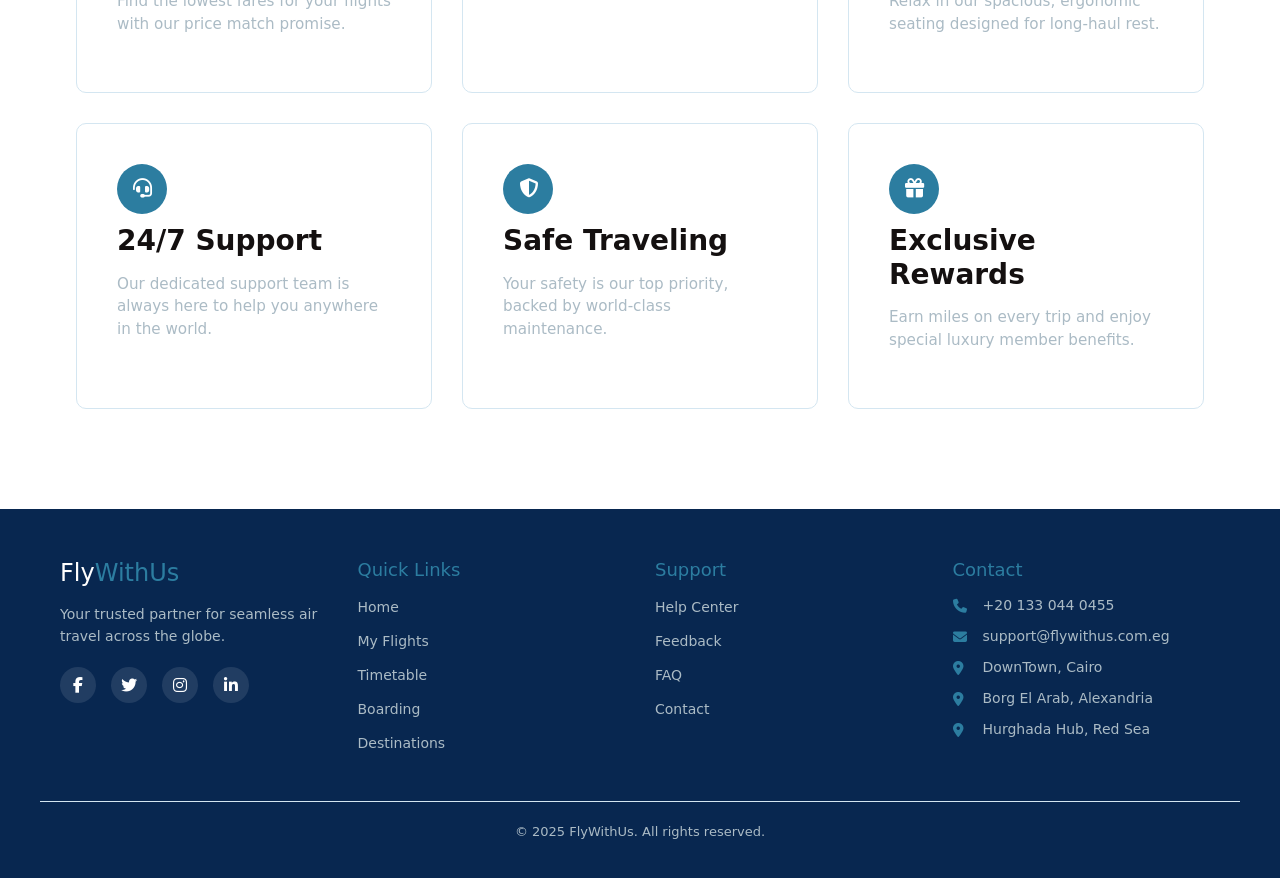
==== commit a3f4203a: "Implement sidebar navigation and layout toggle functionality; update button styles and add labels fo" ====
--- a/index.html
+++ b/index.html
@@ -31,32 +31,32 @@
             <ul class="nav-list">
                 <li>
                     <a href="index.html" class="nav-link active">
-                        <i class="fa-solid fa-house"></i> Home
+                        <i class="fa-solid fa-house"></i> <span>Home</span>
                     </a>
                 </li>
                 <li>
                     <a href="Pages/timetable.html" class="nav-link">
-                        <i class="fa-solid fa-calendar-days"></i> Timetable
+                        <i class="fa-solid fa-calendar-days"></i> <span>Timetable</span>
                     </a>
                 </li>
                 <li>
                     <a href="Pages/boarding.html" class="nav-link">
-                        <i class="fa-solid fa-ticket"></i> Booking
+                        <i class="fa-solid fa-ticket"></i> <span>Booking</span>
                     </a>
                 </li>
                 <li>
                     <a href="Pages/maps-Places.html" class="nav-link">
-                        <i class="fa-solid fa-map-location-dot"></i> Maps
+                        <i class="fa-solid fa-map-location-dot"></i> <span>Maps</span>
                     </a>
                 </li>
                 <li>
                     <a href="Pages/overview.html" class="nav-link">
-                        <i class="fa-solid fa-chart-line"></i> Overview
+                        <i class="fa-solid fa-chart-line"></i> <span>Overview</span>
                     </a>
                 </li>
                 <li>
                     <a href="Pages/support-feedback.html" class="nav-link">
-                        <i class="fa-solid fa-circle-question"></i> Support
+                        <i class="fa-solid fa-circle-question"></i> <span>Support</span>
                     </a>
                 </li>
             </ul>
@@ -64,11 +64,16 @@
 
         <div class="header-buttons">
             <button id="themeToggle" class="themeSwitcher" aria-label="Toggle theme">
-                <i class="fas fa-moon"></i>
-            </button>
-
+            <i class="fas fa-moon"></i>
+        </button>
+            <button id="layoutToggle" class="user-profile-btn">
+          <i class="fas fa-th-list"></i>
+          <span>Layout</span>
+        </button>
             <a href="Pages/yourFlights.html" class="ticket-btn">
                 <i class="fa-solid fa-ticket"></i>
+                <span>MyFlights</span>
+
             </a>
 
             <a href="Pages/signIn.html" class="user-profile-btn">
--- a/Css/master.css
+++ b/Css/master.css
@@ -141,6 +141,7 @@
     transition: all var(--transition);
 }
 
+.ticket-btn span,
 .user-profile-btn span {
     opacity: 0;
     transform: translateX(-8px);
@@ -166,9 +167,72 @@
     padding: 8px 12px;
 }
 
+.ticket-btn:hover {
+    width: 125px;
+    padding: 8px 12px;
+}
+
+.ticket-btn:hover span,
 .user-profile-btn:hover span {
     opacity: 1;
     transform: translateX(0);
+}
+
+header.sidebar {
+    flex-direction: column;
+    justify-content: flex-start;
+    align-items: flex-start;
+    width: 260px;
+    height: 100vh;
+    position: fixed;
+    left: 0;
+    top: 0;
+    padding: 40px 20px;
+}
+
+header.sidebar .nav-list {
+    flex-direction: column;
+    margin-top: 60px;
+    width: 100%;
+    gap: 15px;
+}
+
+header.sidebar .header-buttons {
+    flex-direction: column;
+    margin-top: auto;
+    width: 100%;
+    align-items: flex-start;
+}
+
+header.sidebar .ticket-btn,
+header.sidebar .user-profile-btn {
+    width: 100%;
+    border-radius: 12px;
+    justify-content: flex-start;
+}
+
+header.sidebar .ticket-btn span,
+header.sidebar .user-profile-btn span {
+    opacity: 1;
+    transform: translateX(0);
+}
+
+body.has-sidebar {
+    padding-left: 260px;
+    transition: padding var(--transition);
+}
+
+header.sidebar .nav-link::after {
+    bottom: 0;
+    left: -20px;
+    width: 4px;
+    height: 0;
+}
+
+header.sidebar .nav-link:hover::after,
+header.sidebar .nav-link.active::after {
+    height: 100%;
+    width: 4px;
 }
 
 
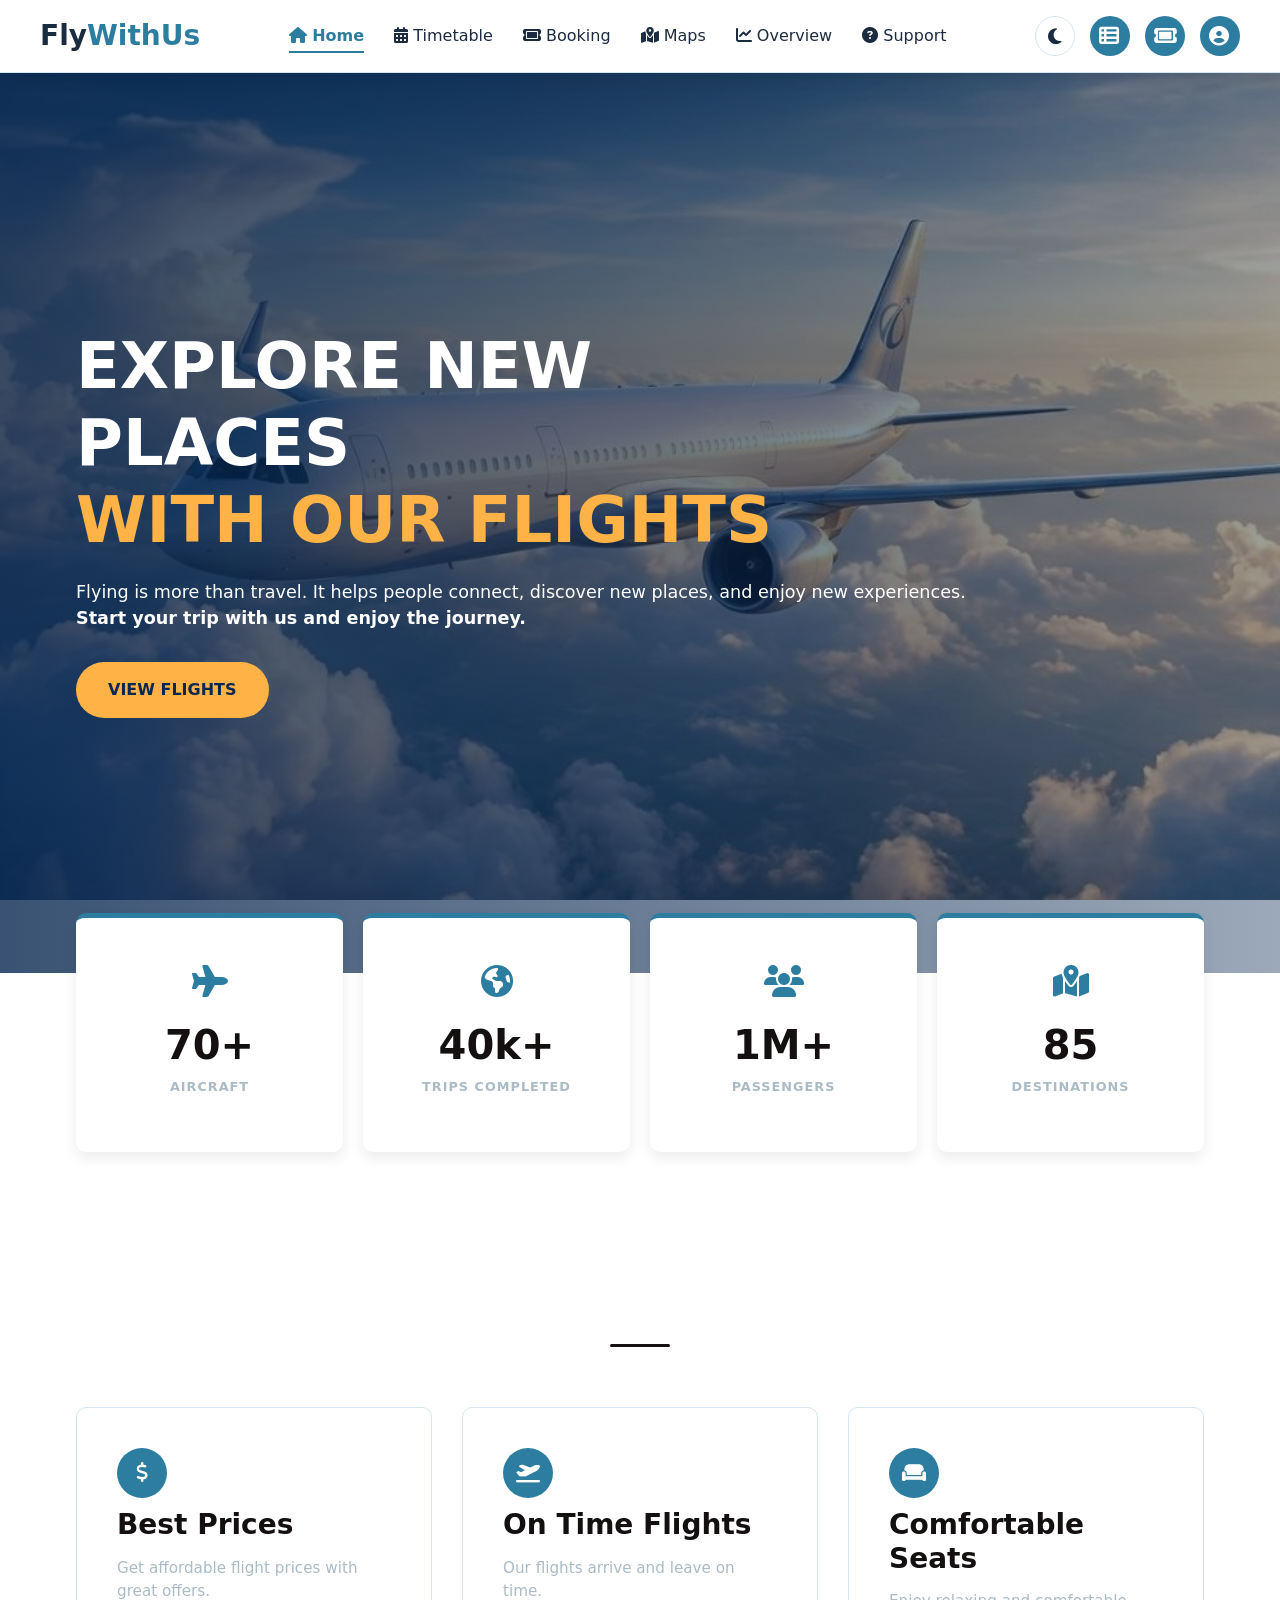
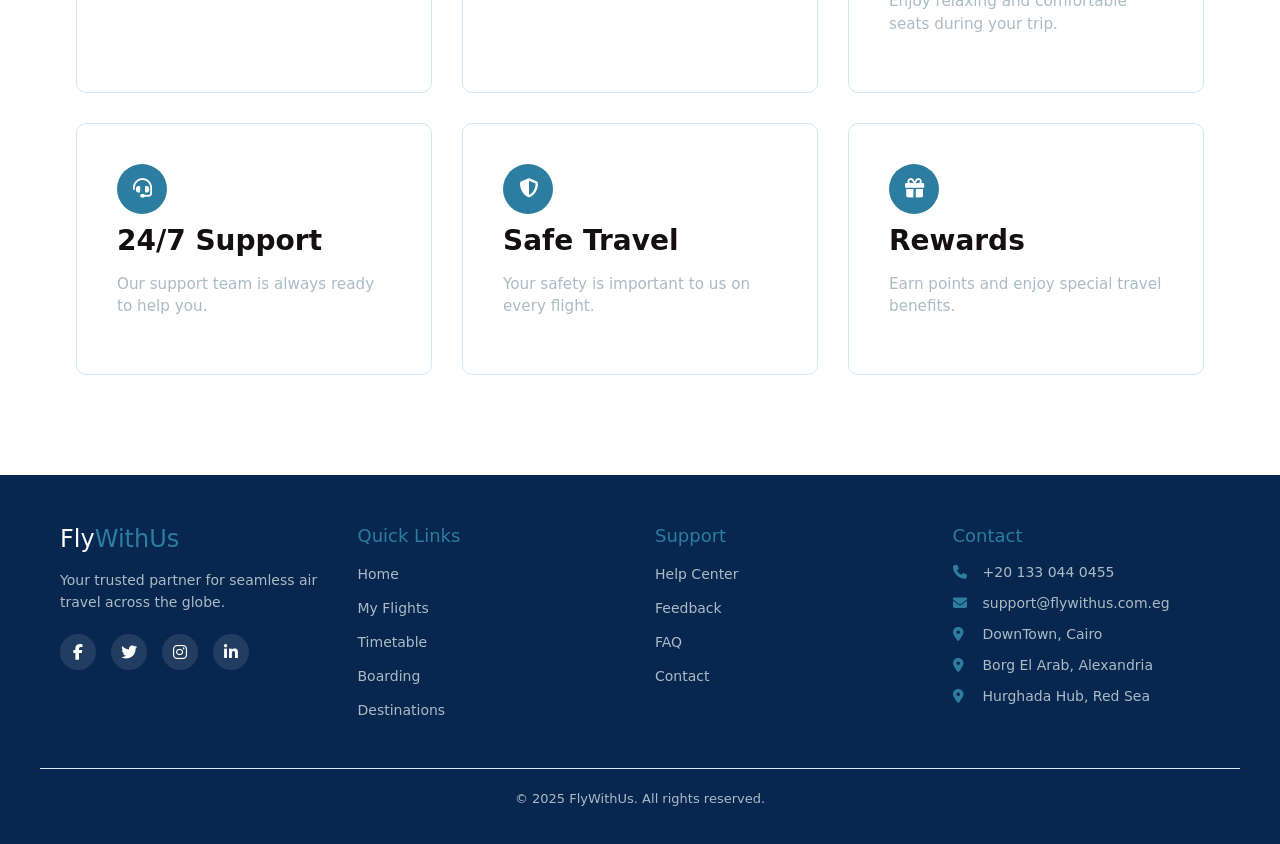
==== commit 6f120a75: "Update index.html" ====
--- a/index.html
+++ b/index.html
@@ -72,8 +72,7 @@
         </button>
             <a href="Pages/yourFlights.html" class="ticket-btn">
                 <i class="fa-solid fa-ticket"></i>
-                <span>MyFlights</span>
-
+                <span>MyFlight</span>
             </a>
 
             <a href="Pages/signIn.html" class="user-profile-btn">
@@ -82,126 +81,165 @@
             </a>
         </div>
     </header>
-    <main class="homecontent">
-        <section class="hero-section">
-            <div class="overlay">
-                <div class="container">
-                    <div class="hero-text">
-                        <h1>
-                            DISCOVER NEW <br />HORIZONS<br /><span>WITH OUR FLIGHTS</span>
-                        </h1>
-                        <p>
-                            Aviation is not just about moving from place to place; it is a bridge connecting hearts,<br /> opening doors to opportunities, and making the world one home.
-                            <br />
-                            <strong>Your journey starts here, where the sky is not the limit, but
-                  the beginning.</strong
-                >
-              </p>
-              <button class="home-btn">View Flights</button>
-            </div>
-          </div>
-        </div>
-      </section>
-
-      <section class="stats-section">
-        <div class="container">
-          <div class="stats-grid">
-            <div class="stat-card">
-              <div class="stat-icon"><i class="fas fa-plane"></i></div>
-              <h2 class="stat-number">70+</h2>
-              <p class="stat-label">Modern Aircraft</p>
-            </div>
-
-            <div class="stat-card">
-              <div class="stat-icon"><i class="fas fa-globe-americas"></i></div>
-              <h2 class="stat-number">40k+</h2>
-              <p class="stat-label">Journeys Completed</p>
-            </div>
-
-            <div class="stat-card">
-              <div class="stat-icon"><i class="fas fa-users"></i></div>
-              <h2 class="stat-number">1M+</h2>
-              <p class="stat-label">Happy Passengers</p>
-            </div>
-
-            <div class="stat-card">
-              <div class="stat-icon"><i class="fas fa-map-marked-alt"></i></div>
-              <h2 class="stat-number">85</h2>
-              <p class="stat-label">Global Destinations</p>
-            </div>
-          </div>
-        </div>
-      </section>
-
-      <section class="why-us">
-        <div class="container">
-          <div class="section-header">
-            <h2>Why Choose Us</h2>
-            <p>
-              We provide the best travel experience with exclusive benefits.
-            </p>
-            <div class="header-line"></div>
-          </div>
-
-          <div class="features-grid">
-            <div class="feature-box">
-              <div class="icon-wrapper"><i class="fas fa-dollar-sign"></i></div>
-              <h3>Best Price Guarantee</h3>
-              <p>
-                Find the lowest fares for your flights with our price match
-                promise.
-              </p>
-            </div>
-
-            <div class="feature-box">
-              <div class="icon-wrapper">
-                <i class="fas fa-plane-departure"></i>
-              </div>
-              <h3>Punctual Flights</h3>
-              <p>
-                We value your time; our flights are consistently on schedule.
-              </p>
-            </div>
-
-            <div class="feature-box">
-              <div class="icon-wrapper"><i class="fas fa-couch"></i></div>
-              <h3>Comfortable Seats</h3>
-              <p>
-                Relax in our spacious, ergonomic seating designed for long-haul
-                rest.
-              </p>
-            </div>
-
-            <div class="feature-box">
-              <div class="icon-wrapper"><i class="fas fa-headset"></i></div>
-              <h3>24/7 Support</h3>
-              <p>
-                Our dedicated support team is always here to help you anywhere
-                in the world.
-              </p>
-            </div>
-
-            <div class="feature-box">
-              <div class="icon-wrapper"><i class="fas fa-shield-alt"></i></div>
-              <h3>Safe Traveling</h3>
-              <p>
-                Your safety is our top priority, backed by world-class
-                maintenance.
-              </p>
-            </div>
-
-            <div class="feature-box">
-              <div class="icon-wrapper"><i class="fas fa-gift"></i></div>
-              <h3>Exclusive Rewards</h3>
-              <p>
-                Earn miles on every trip and enjoy special luxury member
-                benefits.
-              </p>
-            </div>
-          </div>
-        </div>
-      </section>
-    </main>
+<main class="homecontent">
+  <section class="hero-section">
+    <div class="overlay">
+      <div class="container">
+        <div class="hero-text">
+          <h1>
+            EXPLORE NEW <br />PLACES<br /><span>WITH OUR FLIGHTS</span>
+          </h1>
+
+          <p>
+            Flying is more than travel. It helps people connect, discover new
+            places, and enjoy new experiences.
+            <br />
+            <strong>
+              Start your trip with us and enjoy the journey.
+            </strong>
+          </p>
+
+          <button class="home-btn">View Flights</button>
+        </div>
+      </div>
+    </div>
+  </section>
+
+  <section class="stats-section">
+    <div class="container">
+      <div class="stats-grid">
+
+        <div class="stat-card">
+          <div class="stat-icon">
+            <i class="fas fa-plane"></i>
+          </div>
+
+          <h2 class="stat-number">70+</h2>
+          <p class="stat-label">Aircraft</p>
+        </div>
+
+        <div class="stat-card">
+          <div class="stat-icon">
+            <i class="fas fa-globe-americas"></i>
+          </div>
+
+          <h2 class="stat-number">40k+</h2>
+          <p class="stat-label">Trips Completed</p>
+        </div>
+
+        <div class="stat-card">
+          <div class="stat-icon">
+            <i class="fas fa-users"></i>
+          </div>
+
+          <h2 class="stat-number">1M+</h2>
+          <p class="stat-label">Passengers</p>
+        </div>
+
+        <div class="stat-card">
+          <div class="stat-icon">
+            <i class="fas fa-map-marked-alt"></i>
+          </div>
+
+          <h2 class="stat-number">85</h2>
+          <p class="stat-label">Destinations</p>
+        </div>
+
+      </div>
+    </div>
+  </section>
+
+  <section class="why-us">
+    <div class="container">
+
+      <div class="section-header">
+        <h2>Why Choose Us</h2>
+
+        <p>
+          We give you a simple and comfortable travel experience.
+        </p>
+
+        <div class="header-line"></div>
+      </div>
+
+      <div class="features-grid">
+
+        <div class="feature-box">
+          <div class="icon-wrapper">
+            <i class="fas fa-dollar-sign"></i>
+          </div>
+
+          <h3>Best Prices</h3>
+
+          <p>
+            Get affordable flight prices with great offers.
+          </p>
+        </div>
+
+        <div class="feature-box">
+          <div class="icon-wrapper">
+            <i class="fas fa-plane-departure"></i>
+          </div>
+
+          <h3>On Time Flights</h3>
+
+          <p>
+            Our flights arrive and leave on time.
+          </p>
+        </div>
+
+        <div class="feature-box">
+          <div class="icon-wrapper">
+            <i class="fas fa-couch"></i>
+          </div>
+
+          <h3>Comfortable Seats</h3>
+
+          <p>
+            Enjoy relaxing and comfortable seats during your trip.
+          </p>
+        </div>
+
+        <div class="feature-box">
+          <div class="icon-wrapper">
+            <i class="fas fa-headset"></i>
+          </div>
+
+          <h3>24/7 Support</h3>
+
+          <p>
+            Our support team is always ready to help you.
+          </p>
+        </div>
+
+        <div class="feature-box">
+          <div class="icon-wrapper">
+            <i class="fas fa-shield-alt"></i>
+          </div>
+
+          <h3>Safe Travel</h3>
+
+          <p>
+            Your safety is important to us on every flight.
+          </p>
+        </div>
+
+        <div class="feature-box">
+          <div class="icon-wrapper">
+            <i class="fas fa-gift"></i>
+          </div>
+
+          <h3>Rewards</h3>
+
+          <p>
+            Earn points and enjoy special travel benefits.
+          </p>
+        </div>
+
+      </div>
+    </div>
+  </section>
+</main>
   
 <footer class="site-footer">
       <div class="footer-container">
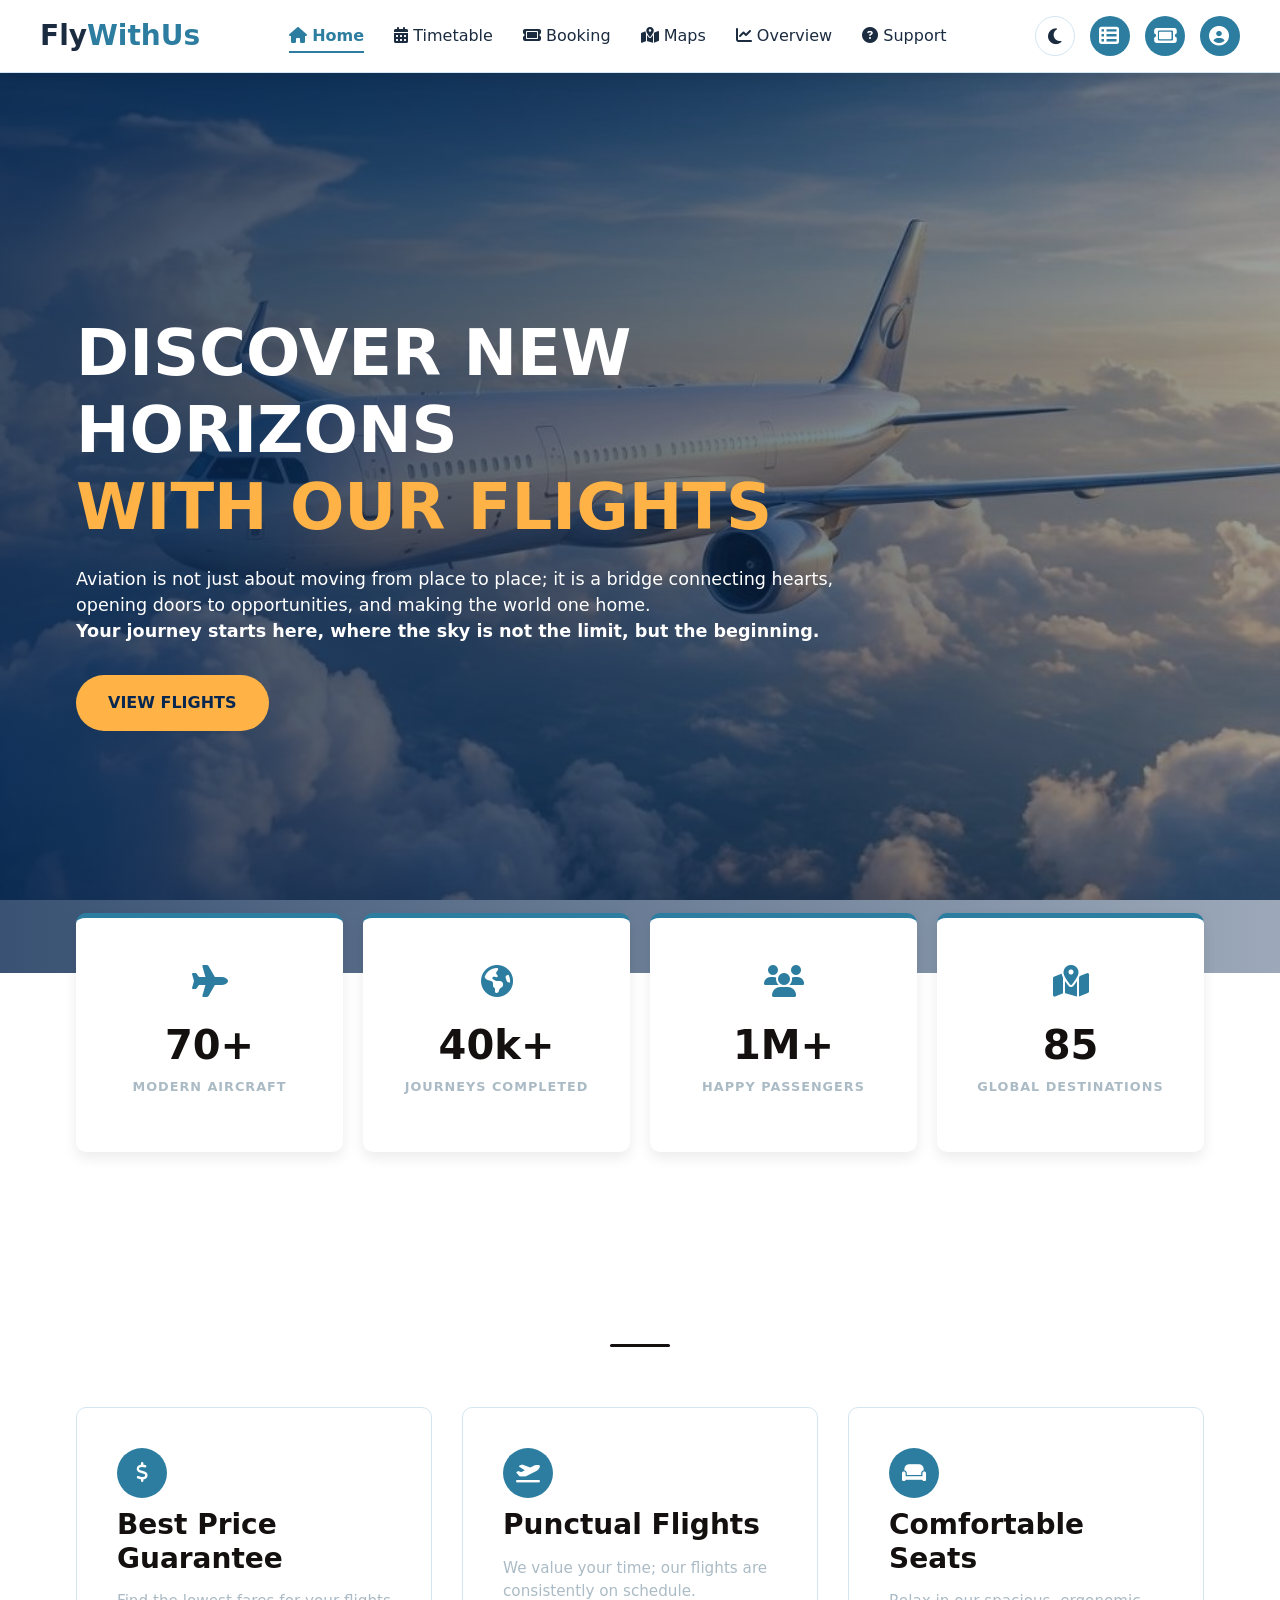
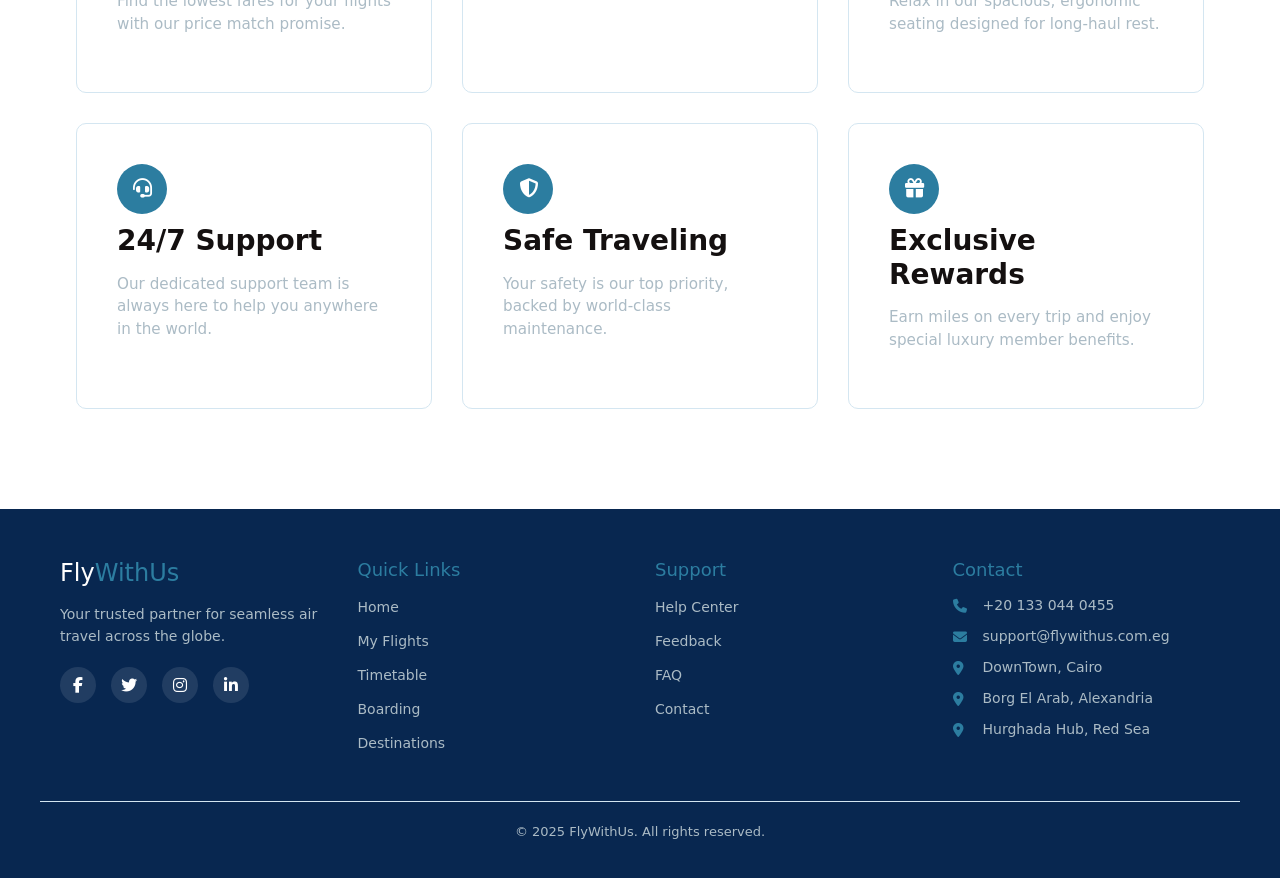
==== commit 65218a77: "Update header logo links" ====
--- a/index.html
+++ b/index.html
@@ -24,7 +24,9 @@
 <body>
     <header>
         <div class="header-logo">
-            <p>Fly<span>WithUs</span></p>
+            <a href="index.html" style="text-decoration: none;">
+                <p>Fly<span>WithUs</span></p>
+            </a>
         </div>
 
         <nav class="navigation-menu">
@@ -81,165 +83,126 @@
             </a>
         </div>
     </header>
-<main class="homecontent">
-  <section class="hero-section">
-    <div class="overlay">
-      <div class="container">
-        <div class="hero-text">
-          <h1>
-            EXPLORE NEW <br />PLACES<br /><span>WITH OUR FLIGHTS</span>
-          </h1>
-
-          <p>
-            Flying is more than travel. It helps people connect, discover new
-            places, and enjoy new experiences.
-            <br />
-            <strong>
-              Start your trip with us and enjoy the journey.
-            </strong>
-          </p>
-
-          <button class="home-btn">View Flights</button>
-        </div>
-      </div>
-    </div>
-  </section>
-
-  <section class="stats-section">
-    <div class="container">
-      <div class="stats-grid">
-
-        <div class="stat-card">
-          <div class="stat-icon">
-            <i class="fas fa-plane"></i>
-          </div>
-
-          <h2 class="stat-number">70+</h2>
-          <p class="stat-label">Aircraft</p>
-        </div>
-
-        <div class="stat-card">
-          <div class="stat-icon">
-            <i class="fas fa-globe-americas"></i>
-          </div>
-
-          <h2 class="stat-number">40k+</h2>
-          <p class="stat-label">Trips Completed</p>
-        </div>
-
-        <div class="stat-card">
-          <div class="stat-icon">
-            <i class="fas fa-users"></i>
-          </div>
-
-          <h2 class="stat-number">1M+</h2>
-          <p class="stat-label">Passengers</p>
-        </div>
-
-        <div class="stat-card">
-          <div class="stat-icon">
-            <i class="fas fa-map-marked-alt"></i>
-          </div>
-
-          <h2 class="stat-number">85</h2>
-          <p class="stat-label">Destinations</p>
-        </div>
-
-      </div>
-    </div>
-  </section>
-
-  <section class="why-us">
-    <div class="container">
-
-      <div class="section-header">
-        <h2>Why Choose Us</h2>
-
-        <p>
-          We give you a simple and comfortable travel experience.
-        </p>
-
-        <div class="header-line"></div>
-      </div>
-
-      <div class="features-grid">
-
-        <div class="feature-box">
-          <div class="icon-wrapper">
-            <i class="fas fa-dollar-sign"></i>
-          </div>
-
-          <h3>Best Prices</h3>
-
-          <p>
-            Get affordable flight prices with great offers.
-          </p>
-        </div>
-
-        <div class="feature-box">
-          <div class="icon-wrapper">
-            <i class="fas fa-plane-departure"></i>
-          </div>
-
-          <h3>On Time Flights</h3>
-
-          <p>
-            Our flights arrive and leave on time.
-          </p>
-        </div>
-
-        <div class="feature-box">
-          <div class="icon-wrapper">
-            <i class="fas fa-couch"></i>
-          </div>
-
-          <h3>Comfortable Seats</h3>
-
-          <p>
-            Enjoy relaxing and comfortable seats during your trip.
-          </p>
-        </div>
-
-        <div class="feature-box">
-          <div class="icon-wrapper">
-            <i class="fas fa-headset"></i>
-          </div>
-
-          <h3>24/7 Support</h3>
-
-          <p>
-            Our support team is always ready to help you.
-          </p>
-        </div>
-
-        <div class="feature-box">
-          <div class="icon-wrapper">
-            <i class="fas fa-shield-alt"></i>
-          </div>
-
-          <h3>Safe Travel</h3>
-
-          <p>
-            Your safety is important to us on every flight.
-          </p>
-        </div>
-
-        <div class="feature-box">
-          <div class="icon-wrapper">
-            <i class="fas fa-gift"></i>
-          </div>
-
-          <h3>Rewards</h3>
-
-          <p>
-            Earn points and enjoy special travel benefits.
-          </p>
-        </div>
-
-      </div>
-    </div>
-  </section>
-</main>
+    <main class="homecontent">
+        <section class="hero-section">
+            <div class="overlay">
+                <div class="container">
+                    <div class="hero-text">
+                        <h1>
+                            DISCOVER NEW <br />HORIZONS<br /><span>WITH OUR FLIGHTS</span>
+                        </h1>
+                        <p>
+                            Aviation is not just about moving from place to place; it is a bridge connecting hearts,<br /> opening doors to opportunities, and making the world one home.
+                            <br />
+                            <strong>Your journey starts here, where the sky is not the limit, but
+                  the beginning.</strong
+                >
+              </p>
+              <button class="home-btn">View Flights</button>
+            </div>
+          </div>
+        </div>
+      </section>
+
+      <section class="stats-section">
+        <div class="container">
+          <div class="stats-grid">
+            <div class="stat-card">
+              <div class="stat-icon"><i class="fas fa-plane"></i></div>
+              <h2 class="stat-number">70+</h2>
+              <p class="stat-label">Modern Aircraft</p>
+            </div>
+
+            <div class="stat-card">
+              <div class="stat-icon"><i class="fas fa-globe-americas"></i></div>
+              <h2 class="stat-number">40k+</h2>
+              <p class="stat-label">Journeys Completed</p>
+            </div>
+
+            <div class="stat-card">
+              <div class="stat-icon"><i class="fas fa-users"></i></div>
+              <h2 class="stat-number">1M+</h2>
+              <p class="stat-label">Happy Passengers</p>
+            </div>
+
+            <div class="stat-card">
+              <div class="stat-icon"><i class="fas fa-map-marked-alt"></i></div>
+              <h2 class="stat-number">85</h2>
+              <p class="stat-label">Global Destinations</p>
+            </div>
+          </div>
+        </div>
+      </section>
+
+      <section class="why-us">
+        <div class="container">
+          <div class="section-header">
+            <h2>Why Choose Us</h2>
+            <p>
+              We provide the best travel experience with exclusive benefits.
+            </p>
+            <div class="header-line"></div>
+          </div>
+
+          <div class="features-grid">
+            <div class="feature-box">
+              <div class="icon-wrapper"><i class="fas fa-dollar-sign"></i></div>
+              <h3>Best Price Guarantee</h3>
+              <p>
+                Find the lowest fares for your flights with our price match
+                promise.
+              </p>
+            </div>
+
+            <div class="feature-box">
+              <div class="icon-wrapper">
+                <i class="fas fa-plane-departure"></i>
+              </div>
+              <h3>Punctual Flights</h3>
+              <p>
+                We value your time; our flights are consistently on schedule.
+              </p>
+            </div>
+
+            <div class="feature-box">
+              <div class="icon-wrapper"><i class="fas fa-couch"></i></div>
+              <h3>Comfortable Seats</h3>
+              <p>
+                Relax in our spacious, ergonomic seating designed for long-haul
+                rest.
+              </p>
+            </div>
+
+            <div class="feature-box">
+              <div class="icon-wrapper"><i class="fas fa-headset"></i></div>
+              <h3>24/7 Support</h3>
+              <p>
+                Our dedicated support team is always here to help you anywhere
+                in the world.
+              </p>
+            </div>
+
+            <div class="feature-box">
+              <div class="icon-wrapper"><i class="fas fa-shield-alt"></i></div>
+              <h3>Safe Traveling</h3>
+              <p>
+                Your safety is our top priority, backed by world-class
+                maintenance.
+              </p>
+            </div>
+
+            <div class="feature-box">
+              <div class="icon-wrapper"><i class="fas fa-gift"></i></div>
+              <h3>Exclusive Rewards</h3>
+              <p>
+                Earn miles on every trip and enjoy special luxury member
+                benefits.
+              </p>
+            </div>
+          </div>
+        </div>
+      </section>
+    </main>
   
 <footer class="site-footer">
       <div class="footer-container">
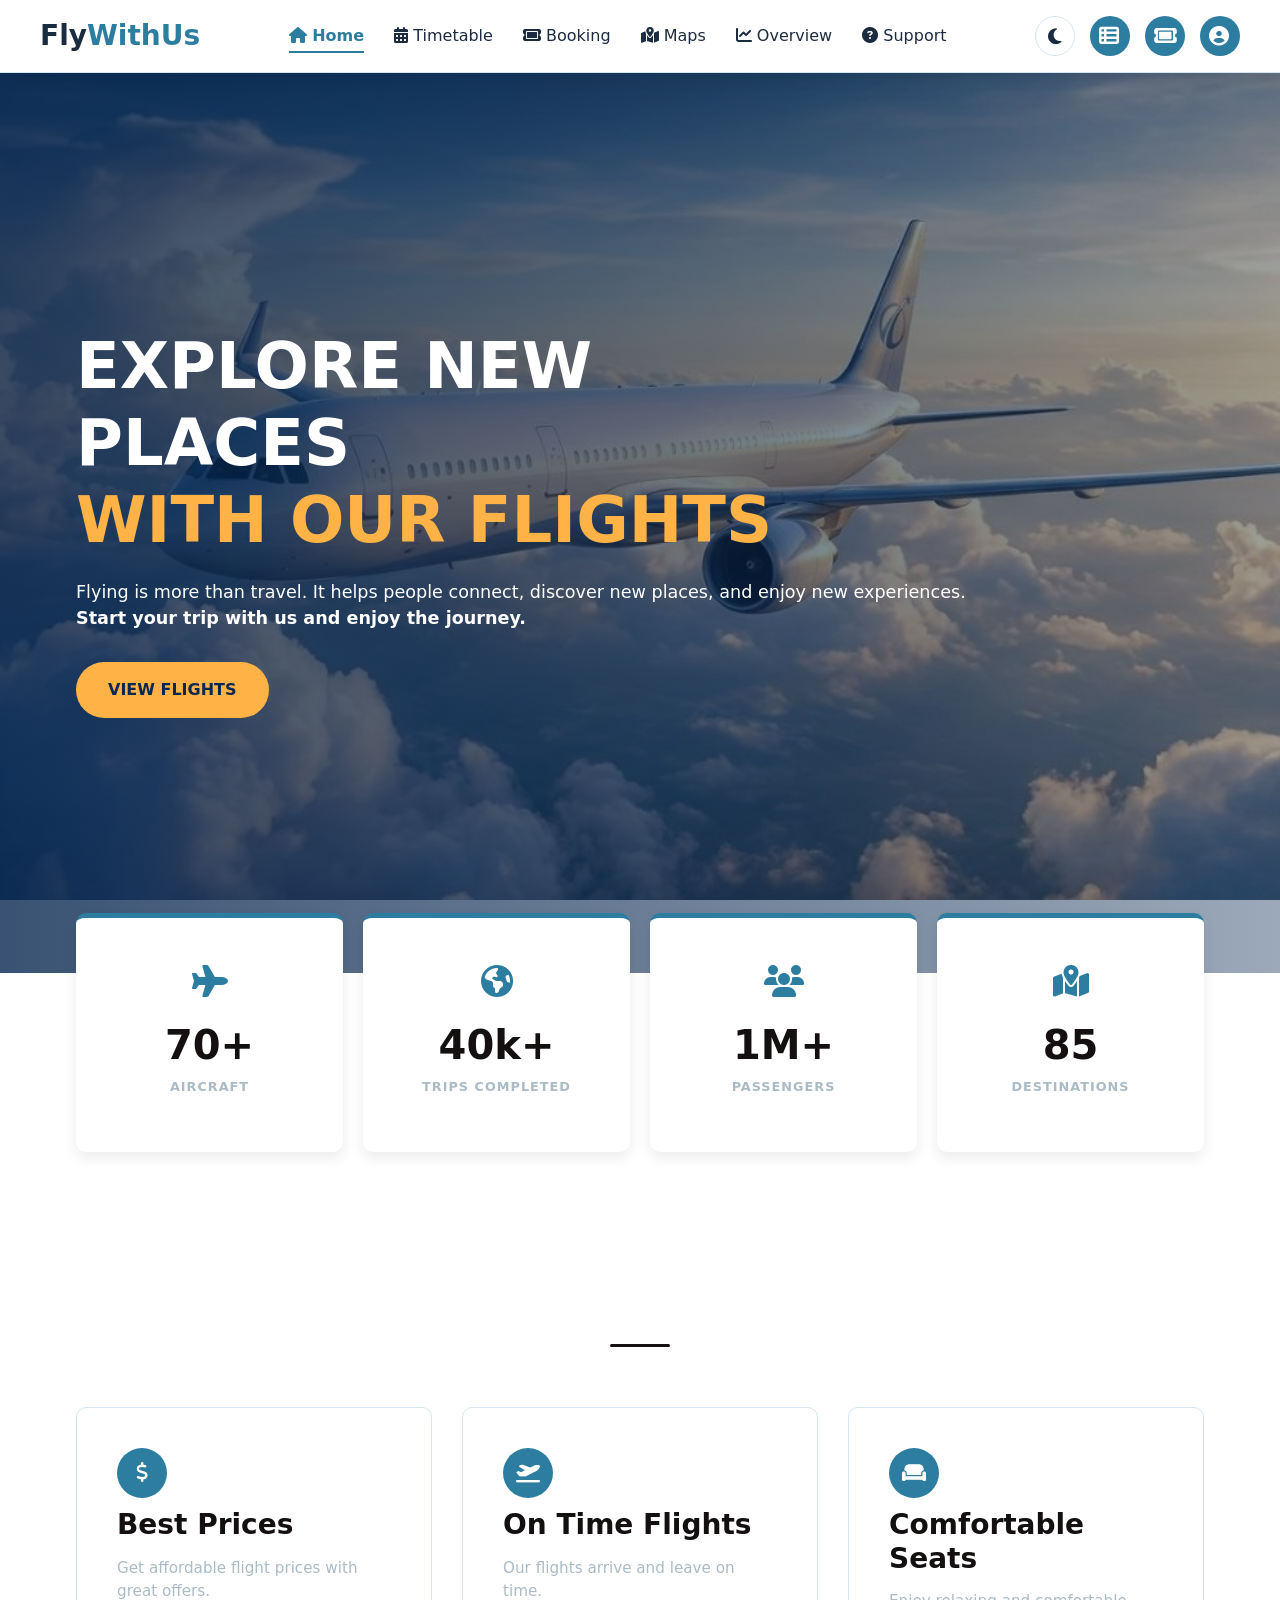
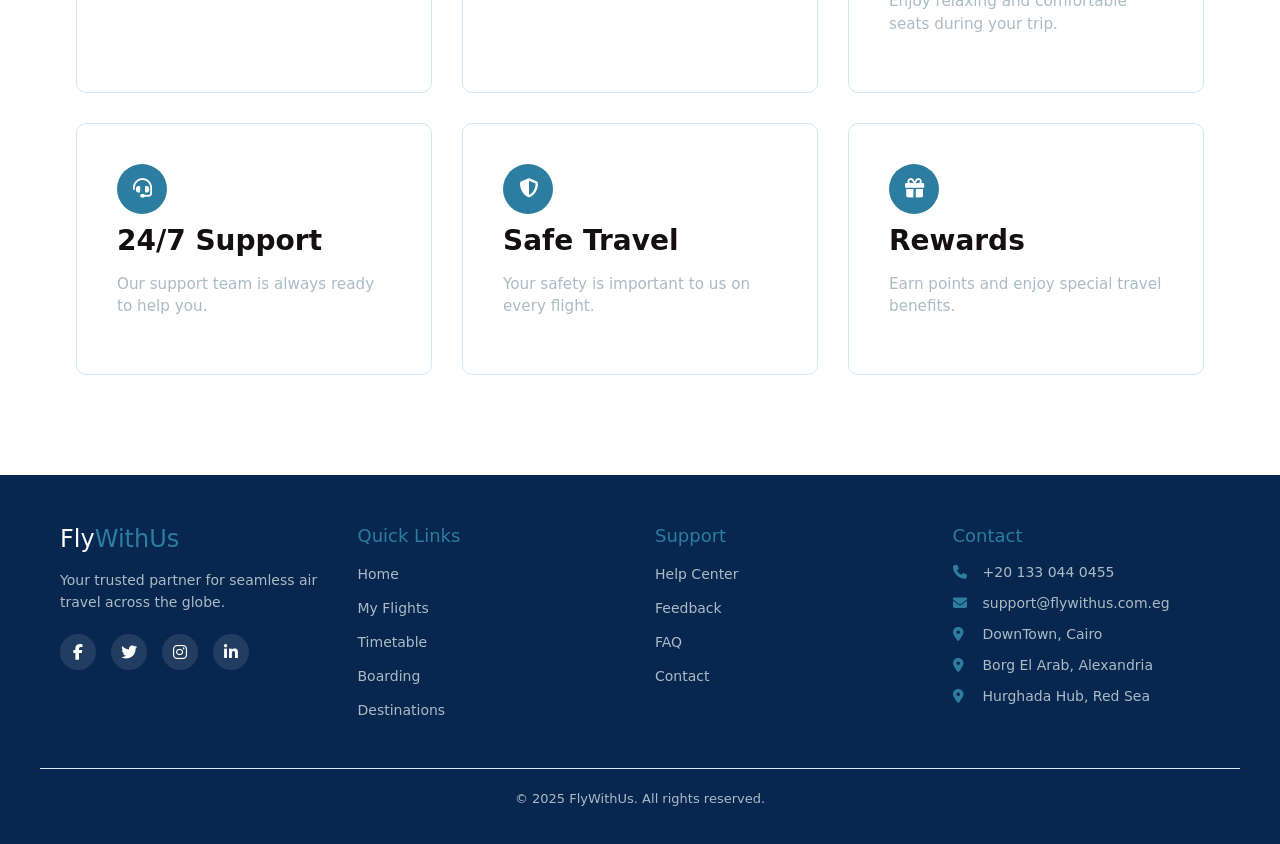
==== commit 54dc68ce: "Merge branch 'main' of https://github.com/BadrVoid/FlyProject" ====
--- a/index.html
+++ b/index.html
@@ -83,126 +83,165 @@
             </a>
         </div>
     </header>
-    <main class="homecontent">
-        <section class="hero-section">
-            <div class="overlay">
-                <div class="container">
-                    <div class="hero-text">
-                        <h1>
-                            DISCOVER NEW <br />HORIZONS<br /><span>WITH OUR FLIGHTS</span>
-                        </h1>
-                        <p>
-                            Aviation is not just about moving from place to place; it is a bridge connecting hearts,<br /> opening doors to opportunities, and making the world one home.
-                            <br />
-                            <strong>Your journey starts here, where the sky is not the limit, but
-                  the beginning.</strong
-                >
-              </p>
-              <button class="home-btn">View Flights</button>
-            </div>
-          </div>
-        </div>
-      </section>
-
-      <section class="stats-section">
-        <div class="container">
-          <div class="stats-grid">
-            <div class="stat-card">
-              <div class="stat-icon"><i class="fas fa-plane"></i></div>
-              <h2 class="stat-number">70+</h2>
-              <p class="stat-label">Modern Aircraft</p>
-            </div>
-
-            <div class="stat-card">
-              <div class="stat-icon"><i class="fas fa-globe-americas"></i></div>
-              <h2 class="stat-number">40k+</h2>
-              <p class="stat-label">Journeys Completed</p>
-            </div>
-
-            <div class="stat-card">
-              <div class="stat-icon"><i class="fas fa-users"></i></div>
-              <h2 class="stat-number">1M+</h2>
-              <p class="stat-label">Happy Passengers</p>
-            </div>
-
-            <div class="stat-card">
-              <div class="stat-icon"><i class="fas fa-map-marked-alt"></i></div>
-              <h2 class="stat-number">85</h2>
-              <p class="stat-label">Global Destinations</p>
-            </div>
-          </div>
-        </div>
-      </section>
-
-      <section class="why-us">
-        <div class="container">
-          <div class="section-header">
-            <h2>Why Choose Us</h2>
-            <p>
-              We provide the best travel experience with exclusive benefits.
-            </p>
-            <div class="header-line"></div>
-          </div>
-
-          <div class="features-grid">
-            <div class="feature-box">
-              <div class="icon-wrapper"><i class="fas fa-dollar-sign"></i></div>
-              <h3>Best Price Guarantee</h3>
-              <p>
-                Find the lowest fares for your flights with our price match
-                promise.
-              </p>
-            </div>
-
-            <div class="feature-box">
-              <div class="icon-wrapper">
-                <i class="fas fa-plane-departure"></i>
-              </div>
-              <h3>Punctual Flights</h3>
-              <p>
-                We value your time; our flights are consistently on schedule.
-              </p>
-            </div>
-
-            <div class="feature-box">
-              <div class="icon-wrapper"><i class="fas fa-couch"></i></div>
-              <h3>Comfortable Seats</h3>
-              <p>
-                Relax in our spacious, ergonomic seating designed for long-haul
-                rest.
-              </p>
-            </div>
-
-            <div class="feature-box">
-              <div class="icon-wrapper"><i class="fas fa-headset"></i></div>
-              <h3>24/7 Support</h3>
-              <p>
-                Our dedicated support team is always here to help you anywhere
-                in the world.
-              </p>
-            </div>
-
-            <div class="feature-box">
-              <div class="icon-wrapper"><i class="fas fa-shield-alt"></i></div>
-              <h3>Safe Traveling</h3>
-              <p>
-                Your safety is our top priority, backed by world-class
-                maintenance.
-              </p>
-            </div>
-
-            <div class="feature-box">
-              <div class="icon-wrapper"><i class="fas fa-gift"></i></div>
-              <h3>Exclusive Rewards</h3>
-              <p>
-                Earn miles on every trip and enjoy special luxury member
-                benefits.
-              </p>
-            </div>
-          </div>
-        </div>
-      </section>
-    </main>
+<main class="homecontent">
+  <section class="hero-section">
+    <div class="overlay">
+      <div class="container">
+        <div class="hero-text">
+          <h1>
+            EXPLORE NEW <br />PLACES<br /><span>WITH OUR FLIGHTS</span>
+          </h1>
+
+          <p>
+            Flying is more than travel. It helps people connect, discover new
+            places, and enjoy new experiences.
+            <br />
+            <strong>
+              Start your trip with us and enjoy the journey.
+            </strong>
+          </p>
+
+          <button class="home-btn">View Flights</button>
+        </div>
+      </div>
+    </div>
+  </section>
+
+  <section class="stats-section">
+    <div class="container">
+      <div class="stats-grid">
+
+        <div class="stat-card">
+          <div class="stat-icon">
+            <i class="fas fa-plane"></i>
+          </div>
+
+          <h2 class="stat-number">70+</h2>
+          <p class="stat-label">Aircraft</p>
+        </div>
+
+        <div class="stat-card">
+          <div class="stat-icon">
+            <i class="fas fa-globe-americas"></i>
+          </div>
+
+          <h2 class="stat-number">40k+</h2>
+          <p class="stat-label">Trips Completed</p>
+        </div>
+
+        <div class="stat-card">
+          <div class="stat-icon">
+            <i class="fas fa-users"></i>
+          </div>
+
+          <h2 class="stat-number">1M+</h2>
+          <p class="stat-label">Passengers</p>
+        </div>
+
+        <div class="stat-card">
+          <div class="stat-icon">
+            <i class="fas fa-map-marked-alt"></i>
+          </div>
+
+          <h2 class="stat-number">85</h2>
+          <p class="stat-label">Destinations</p>
+        </div>
+
+      </div>
+    </div>
+  </section>
+
+  <section class="why-us">
+    <div class="container">
+
+      <div class="section-header">
+        <h2>Why Choose Us</h2>
+
+        <p>
+          We give you a simple and comfortable travel experience.
+        </p>
+
+        <div class="header-line"></div>
+      </div>
+
+      <div class="features-grid">
+
+        <div class="feature-box">
+          <div class="icon-wrapper">
+            <i class="fas fa-dollar-sign"></i>
+          </div>
+
+          <h3>Best Prices</h3>
+
+          <p>
+            Get affordable flight prices with great offers.
+          </p>
+        </div>
+
+        <div class="feature-box">
+          <div class="icon-wrapper">
+            <i class="fas fa-plane-departure"></i>
+          </div>
+
+          <h3>On Time Flights</h3>
+
+          <p>
+            Our flights arrive and leave on time.
+          </p>
+        </div>
+
+        <div class="feature-box">
+          <div class="icon-wrapper">
+            <i class="fas fa-couch"></i>
+          </div>
+
+          <h3>Comfortable Seats</h3>
+
+          <p>
+            Enjoy relaxing and comfortable seats during your trip.
+          </p>
+        </div>
+
+        <div class="feature-box">
+          <div class="icon-wrapper">
+            <i class="fas fa-headset"></i>
+          </div>
+
+          <h3>24/7 Support</h3>
+
+          <p>
+            Our support team is always ready to help you.
+          </p>
+        </div>
+
+        <div class="feature-box">
+          <div class="icon-wrapper">
+            <i class="fas fa-shield-alt"></i>
+          </div>
+
+          <h3>Safe Travel</h3>
+
+          <p>
+            Your safety is important to us on every flight.
+          </p>
+        </div>
+
+        <div class="feature-box">
+          <div class="icon-wrapper">
+            <i class="fas fa-gift"></i>
+          </div>
+
+          <h3>Rewards</h3>
+
+          <p>
+            Earn points and enjoy special travel benefits.
+          </p>
+        </div>
+
+      </div>
+    </div>
+  </section>
+</main>
   
 <footer class="site-footer">
       <div class="footer-container">
